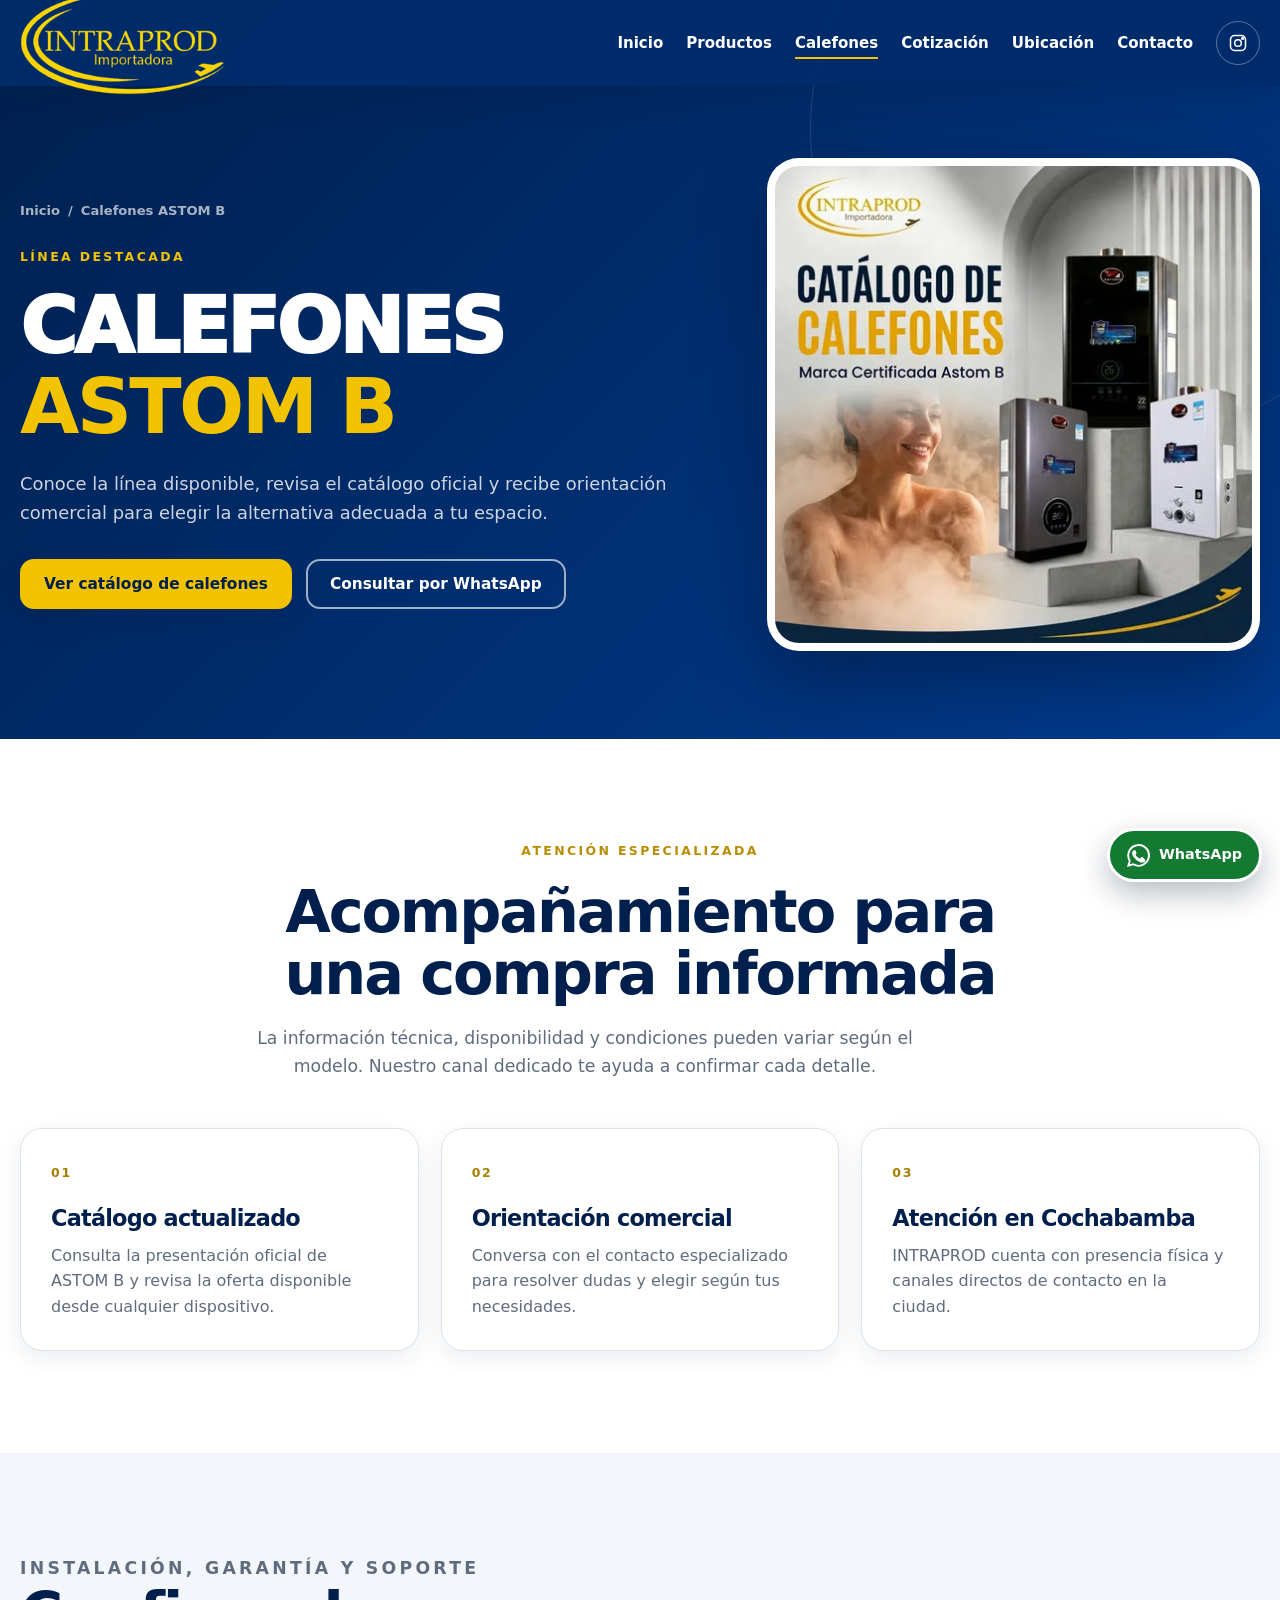
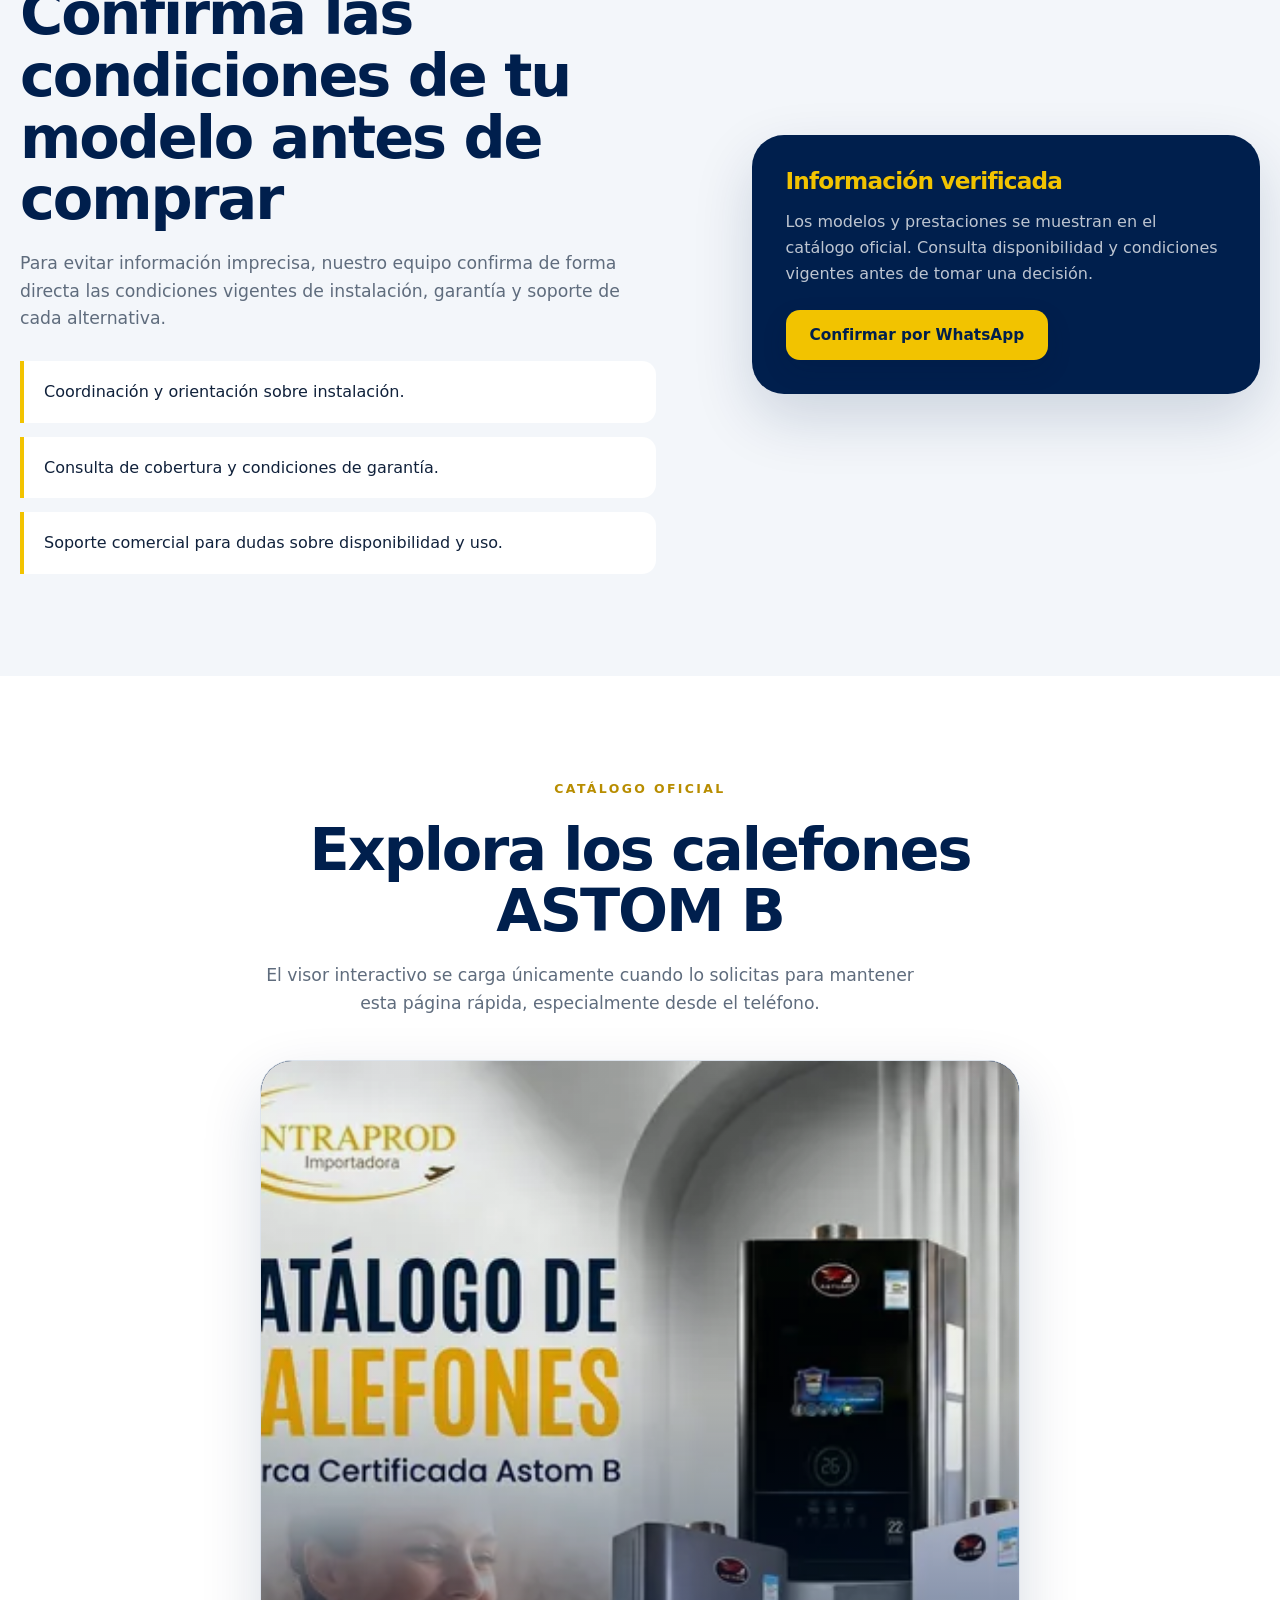
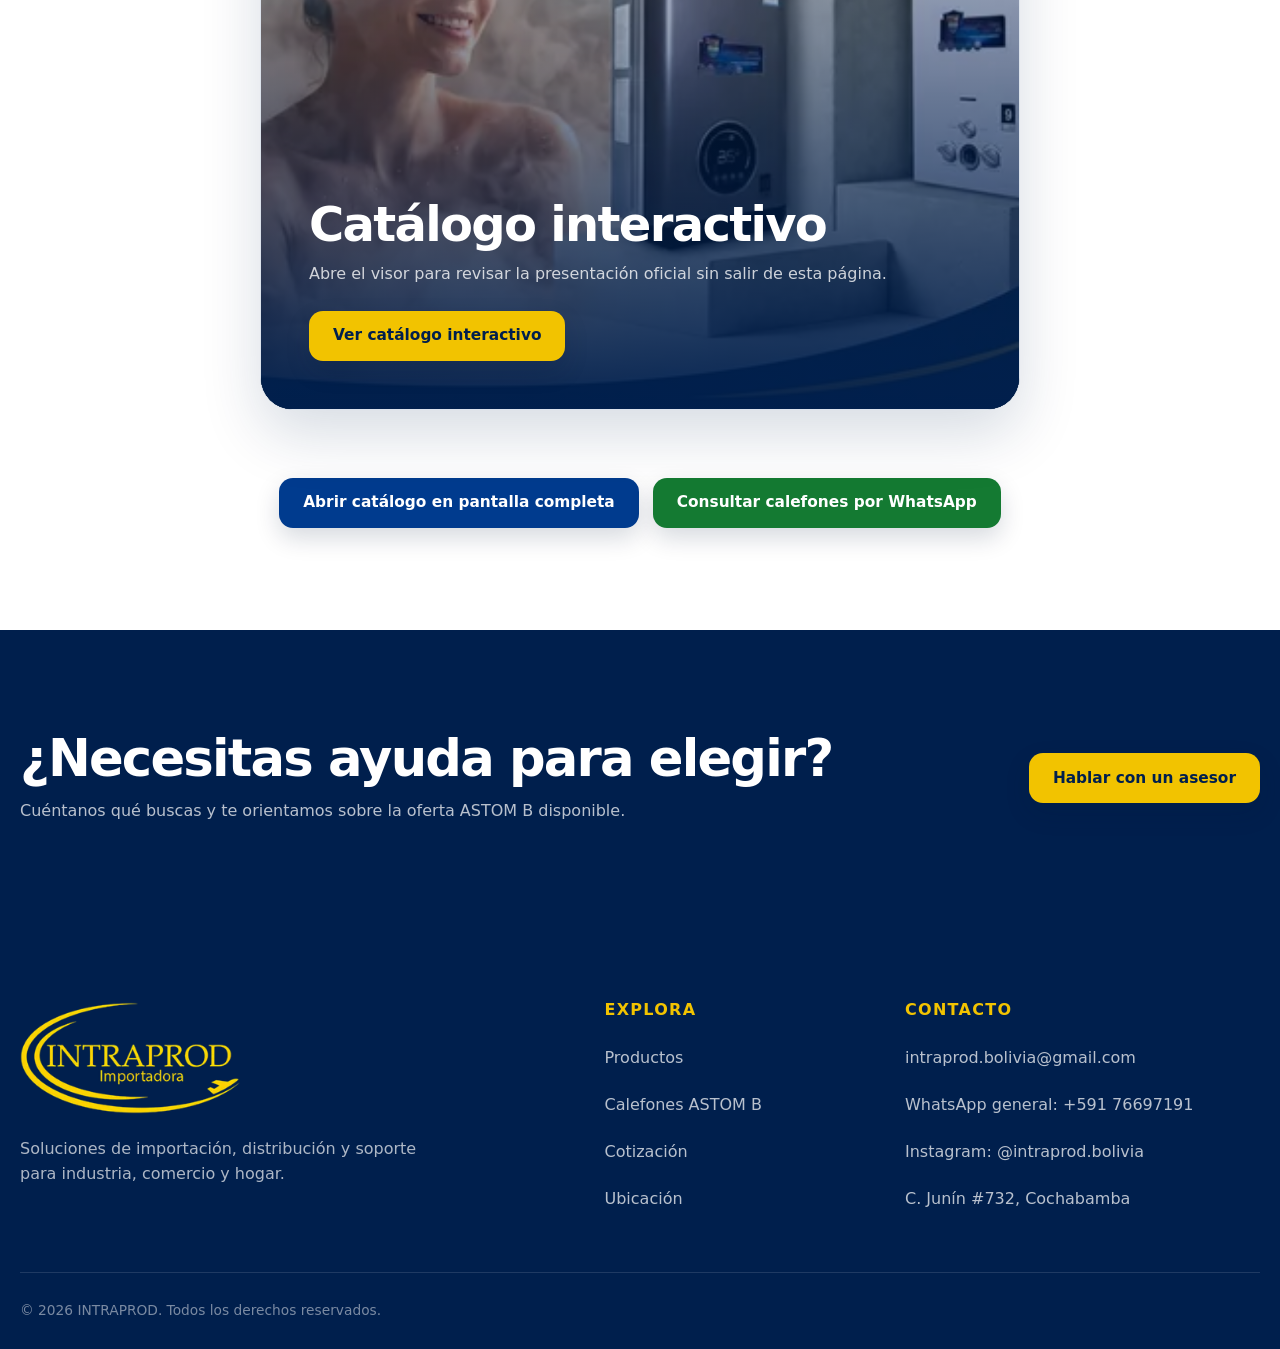
==== calefones/index.html @ 3954771a "Evolve INTRAPROD into responsive corporate site" ====
<!doctype html>
<html lang="es">
<head>
  <meta charset="utf-8">
  <meta name="viewport" content="width=device-width, initial-scale=1">
  <meta name="theme-color" content="#003B8E">
  <meta name="robots" content="index, follow">
  <title>Calefones ASTOM B en Cochabamba y Bolivia | INTRAPROD</title>
  <meta name="description" content="Conoce la línea de calefones ASTOM B disponible mediante INTRAPROD. Consulta catálogo, instalación, garantía y soporte comercial en Cochabamba, Bolivia.">
  <link rel="canonical" href="https://intraprod-web.vercel.app/calefones/">

  <meta property="og:locale" content="es_BO">
  <meta property="og:type" content="website">
  <meta property="og:site_name" content="INTRAPROD">
  <meta property="og:title" content="Calefones ASTOM B en Bolivia | INTRAPROD">
  <meta property="og:description" content="Catálogo oficial y atención comercial especializada para calefones ASTOM B.">
  <meta property="og:url" content="https://intraprod-web.vercel.app/calefones/">
  <meta property="og:image" content="https://intraprod-web.vercel.app/assets/images/social-preview.jpg">
  <meta property="og:image:width" content="1200">
  <meta property="og:image:height" content="630">
  <meta property="og:image:alt" content="INTRAPROD, distribución y soporte de calefones ASTOM B en Bolivia">
  <meta name="twitter:card" content="summary_large_image">
  <meta name="twitter:title" content="Calefones ASTOM B en Bolivia | INTRAPROD">
  <meta name="twitter:description" content="Consulta catálogo, instalación, garantía y soporte comercial.">
  <meta name="twitter:image" content="https://intraprod-web.vercel.app/assets/images/social-preview.jpg">

  <link rel="icon" href="../favicon.ico" sizes="any">
  <link rel="icon" type="image/png" sizes="32x32" href="../assets/icons/favicon-32.png">
  <link rel="icon" type="image/png" sizes="192x192" href="../assets/icons/icon-192.png">
  <link rel="apple-touch-icon" sizes="180x180" href="../assets/icons/apple-touch-icon.png">
  <link rel="preload" as="image" href="../assets/images/calefones-astom-b.webp" type="image/webp" fetchpriority="high">
  <link rel="stylesheet" href="../css/style.css">
  <script>document.documentElement.classList.add('js');</script>
  <script src="../js/app.js" defer></script>

  <script type="application/ld+json">
  {
    "@context": "https://schema.org",
    "@graph": [
      {
        "@type": "WebPage",
        "@id": "https://intraprod-web.vercel.app/calefones/#webpage",
        "url": "https://intraprod-web.vercel.app/calefones/",
        "name": "Calefones ASTOM B en Cochabamba y Bolivia",
        "description": "Catálogo y atención comercial de calefones ASTOM B mediante INTRAPROD.",
        "inLanguage": "es-BO",
        "isPartOf": { "@id": "https://intraprod-web.vercel.app/#organization" }
      },
      {
        "@type": "BreadcrumbList",
        "itemListElement": [
          { "@type": "ListItem", "position": 1, "name": "Inicio", "item": "https://intraprod-web.vercel.app/" },
          { "@type": "ListItem", "position": 2, "name": "Calefones ASTOM B", "item": "https://intraprod-web.vercel.app/calefones/" }
        ]
      }
    ]
  }
  </script>
</head>
<body class="page-calefones">
  <a class="skip-link" href="#contenido">Saltar al contenido principal</a>

  <header class="site-header site-header--solid" data-header>
    <div class="container nav-shell">
      <a class="brand" href="../" aria-label="INTRAPROD, volver al inicio">
          <picture><source srcset="../assets/logos/intraprod-logo-280.webp 280w, ../assets/logos/intraprod-logo-cropped.webp 419w" sizes="(max-width: 920px) 142px, 158px" type="image/webp"><img src="../assets/logos/intraprod-logo-cropped.png" width="419" height="212" alt="INTRAPROD Importadora"></picture>
      </a>
      <button class="nav-toggle" type="button" aria-label="Abrir menú" aria-controls="primary-navigation" aria-expanded="false" data-menu-toggle><span aria-hidden="true"></span><span aria-hidden="true"></span><span aria-hidden="true"></span></button>
      <nav class="primary-nav" id="primary-navigation" aria-label="Navegación principal" aria-hidden="true" data-menu>
        <a href="../#inicio">Inicio</a>
        <a href="../#productos">Productos</a>
        <a href="./" aria-current="page">Calefones</a>
        <a href="../#cotizacion">Cotización</a>
        <a href="../#ubicacion">Ubicación</a>
        <a href="#contacto">Contacto</a>
        <a class="nav-social" href="https://www.instagram.com/intraprod.bolivia" target="_blank" rel="noopener noreferrer" aria-label="Abrir Instagram de INTRAPROD"><svg aria-hidden="true" viewBox="0 0 24 24"><rect x="3" y="3" width="18" height="18" rx="5"></rect><circle cx="12" cy="12" r="4"></circle><circle cx="17.5" cy="6.5" r="1"></circle></svg><span>Instagram</span></a>
      </nav>
    </div>
    <button class="nav-backdrop" type="button" tabindex="-1" aria-label="Cerrar menú" data-menu-close></button>
  </header>

  <main id="contenido">
    <section class="inner-hero" aria-labelledby="calefones-title">
      <div class="container inner-hero__grid">
        <div class="inner-hero__copy">
          <nav class="breadcrumbs" aria-label="Migas de pan"><a href="../">Inicio</a><span aria-hidden="true">/</span><span>Calefones ASTOM B</span></nav>
          <p class="eyebrow eyebrow--light">Línea destacada</p>
          <h1 id="calefones-title">Calefones <strong>ASTOM B</strong></h1>
          <p>Conoce la línea disponible, revisa el catálogo oficial y recibe orientación comercial para elegir la alternativa adecuada a tu espacio.</p>
          <div class="button-row"><a class="button button--accent" href="#catalogo">Ver catálogo de calefones</a><a class="button button--outline-light" href="https://wa.me/59169900093?text=Hola%2C%20quisiera%20informaci%C3%B3n%20sobre%20los%20calefones%20ASTOM%20B." target="_blank" rel="noopener noreferrer">Consultar por WhatsApp</a></div>
        </div>
        <div class="inner-hero__media"><picture><source srcset="../assets/images/calefones-astom-b-480.webp 480w, ../assets/images/calefones-astom-b.webp 800w" sizes="(max-width: 920px) calc(100vw - 40px), 520px" type="image/webp"><img src="../assets/images/calefones-astom-b.jpg" width="800" height="800" alt="Catálogo de calefones ASTOM B distribuidos por INTRAPROD" fetchpriority="high"></picture></div>
      </div>
    </section>

    <section class="section" aria-labelledby="benefits-title">
      <div class="container">
        <div class="section-heading section-heading--center" data-reveal><p class="eyebrow">Atención especializada</p><h2 id="benefits-title">Acompañamiento para una compra informada</h2><p>La información técnica, disponibilidad y condiciones pueden variar según el modelo. Nuestro canal dedicado te ayuda a confirmar cada detalle.</p></div>
        <div class="benefit-grid">
          <article class="benefit-card" data-reveal><span class="benefit-card__number">01</span><h3>Catálogo actualizado</h3><p>Consulta la presentación oficial de ASTOM B y revisa la oferta disponible desde cualquier dispositivo.</p></article>
          <article class="benefit-card" data-reveal><span class="benefit-card__number">02</span><h3>Orientación comercial</h3><p>Conversa con el contacto especializado para resolver dudas y elegir según tus necesidades.</p></article>
          <article class="benefit-card" data-reveal><span class="benefit-card__number">03</span><h3>Atención en Cochabamba</h3><p>INTRAPROD cuenta con presencia física y canales directos de contacto en la ciudad.</p></article>
        </div>
      </div>
    </section>

    <section class="section support-section" aria-labelledby="support-title">
      <div class="container support-grid">
        <div class="support-copy" data-reveal>
          <p class="eyebrow">Instalación, garantía y soporte</p>
          <h2 id="support-title">Confirma las condiciones de tu modelo antes de comprar</h2>
          <p>Para evitar información imprecisa, nuestro equipo confirma de forma directa las condiciones vigentes de instalación, garantía y soporte de cada alternativa.</p>
          <ul class="support-list"><li>Coordinación y orientación sobre instalación.</li><li>Consulta de cobertura y condiciones de garantía.</li><li>Soporte comercial para dudas sobre disponibilidad y uso.</li></ul>
        </div>
        <aside class="support-note" data-reveal aria-label="Nota sobre especificaciones"><h3>Información verificada</h3><p>Los modelos y prestaciones se muestran en el catálogo oficial. Consulta disponibilidad y condiciones vigentes antes de tomar una decisión.</p><a class="button button--accent" href="https://wa.me/59169900093?text=Hola%2C%20quisiera%20confirmar%20disponibilidad%2C%20instalaci%C3%B3n%20y%20garant%C3%ADa%20de%20un%20calef%C3%B3n%20ASTOM%20B." target="_blank" rel="noopener noreferrer">Confirmar por WhatsApp</a></aside>
      </div>
    </section>

    <section class="section" id="catalogo" aria-labelledby="catalog-title">
      <div class="container">
        <div class="catalog-heading" data-reveal><p class="eyebrow">Catálogo oficial</p><h2 id="catalog-title">Explora los calefones ASTOM B</h2><p>El visor interactivo se carga únicamente cuando lo solicitas para mantener esta página rápida, especialmente desde el teléfono.</p></div>

        <div class="catalog-shell" data-catalog data-catalog-src="https://www.canva.com/design/DAHPkLTR7n4/JVVmuZrPTb2Z_YV43AvhUg/view?embed" data-reveal>
          <div class="catalog-cover">
            <picture><source srcset="../assets/images/calefones-astom-b-480.webp 480w, ../assets/images/calefones-astom-b.webp 800w" sizes="(max-width: 920px) calc(100vw - 40px), 520px" type="image/webp"><img src="../assets/images/calefones-astom-b.jpg" width="800" height="800" loading="lazy" alt="Portada del catálogo de calefones ASTOM B"></picture>
            <div class="catalog-cover__content"><h3>Catálogo interactivo</h3><p>Abre el visor para revisar la presentación oficial sin salir de esta página.</p><button class="button button--accent" type="button" data-catalog-load>Ver catálogo interactivo</button></div>
          </div>
          <div class="catalog-loading" aria-hidden="true"><div class="catalog-loading__inner"><span class="spinner" aria-hidden="true"></span><strong>Cargando catálogo…</strong></div></div>
          <div class="catalog-viewer" data-catalog-viewer hidden></div>
        </div>

        <p class="catalog-status" role="status" aria-live="polite" data-catalog-status></p>
        <div class="catalog-actions">
          <a class="button button--primary" href="https://www.canva.com/design/DAHPkLTR7n4/JVVmuZrPTb2Z_YV43AvhUg/view" target="_blank" rel="noopener noreferrer">Abrir catálogo en pantalla completa</a>
          <a class="button button--whatsapp" href="https://wa.me/59169900093?text=Hola%2C%20quisiera%20informaci%C3%B3n%20sobre%20los%20calefones%20ASTOM%20B." target="_blank" rel="noopener noreferrer">Consultar calefones por WhatsApp</a>
        </div>
      </div>
    </section>

    <section class="section cta-band" aria-labelledby="cta-title">
      <div class="container cta-band__inner" data-reveal><div><h2 id="cta-title">¿Necesitas ayuda para elegir?</h2><p>Cuéntanos qué buscas y te orientamos sobre la oferta ASTOM B disponible.</p></div><a class="button button--accent" href="https://wa.me/59169900093?text=Hola%2C%20necesito%20ayuda%20para%20elegir%20un%20calef%C3%B3n%20ASTOM%20B." target="_blank" rel="noopener noreferrer">Hablar con un asesor</a></div>
    </section>
  </main>

  <footer class="site-footer" id="contacto">
    <div class="container footer-grid">
        <div class="footer-brand"><picture><source srcset="../assets/logos/intraprod-logo-280.webp 280w, ../assets/logos/intraprod-logo-cropped.webp 419w" sizes="220px" type="image/webp"><img src="../assets/logos/intraprod-logo-cropped.png" width="419" height="212" loading="lazy" alt="INTRAPROD Importadora"></picture><p>Soluciones de importación, distribución y soporte para industria, comercio y hogar.</p></div>
      <div><h2>Explora</h2><nav class="footer-links" aria-label="Navegación del pie de página"><a href="../#productos">Productos</a><a href="./">Calefones ASTOM B</a><a href="../#cotizacion">Cotización</a><a href="../#ubicacion">Ubicación</a></nav></div>
      <div><h2>Contacto</h2><address class="footer-links"><a href="mailto:intraprod.bolivia@gmail.com">intraprod.bolivia@gmail.com</a><a href="https://wa.me/59176697191?text=Hola%2C%20quisiera%20informaci%C3%B3n%20sobre%20los%20productos%20de%20INTRAPROD." target="_blank" rel="noopener noreferrer">WhatsApp general: +591 76697191</a><a href="https://www.instagram.com/intraprod.bolivia" target="_blank" rel="noopener noreferrer">Instagram: @intraprod.bolivia</a><a href="https://google.com/maps/place/Importadora+INTRAPROD/data=!4m2!3m1!1s0x0:0x6836c2269728862a?sa=X&amp;ved=1t:2428&amp;ictx=111" target="_blank" rel="noopener noreferrer">C. Junín #732, Cochabamba</a></address></div>
    </div>
    <div class="container footer-bottom"><p>© 2026 INTRAPROD. Todos los derechos reservados.</p></div>
  </footer>

  <a class="floating-whatsapp" href="https://wa.me/59169900093?text=Hola%2C%20quisiera%20informaci%C3%B3n%20sobre%20los%20calefones%20ASTOM%20B." target="_blank" rel="noopener noreferrer" aria-label="Consultar calefones ASTOM B por WhatsApp"><svg aria-hidden="true" viewBox="0 0 24 24"><path d="M20.5 3.5A11.8 11.8 0 0 0 12.1 0 11.9 11.9 0 0 0 1.8 17.8L0 24l6.4-1.7A12 12 0 0 0 24 11.9c0-3.2-1.2-6.2-3.5-8.4ZM12.1 21.8a9.8 9.8 0 0 1-5-1.4l-.4-.2-3.8 1 1-3.7-.2-.4A9.8 9.8 0 1 1 12 21.8Zm5.4-7.3c-.3-.1-1.8-.9-2-.9-.3-.1-.5-.1-.7.2l-1 1.2c-.2.2-.4.2-.7.1a8 8 0 0 1-2.4-1.5A9 9 0 0 1 9 11.5c-.2-.3 0-.5.1-.6l.5-.6.3-.6c.1-.2 0-.4 0-.6L9 7c-.2-.6-.6-.5-.8-.5h-.7c-.2 0-.6.1-.9.4-.3.4-1.2 1.2-1.2 2.9s1.2 3.3 1.4 3.5c.2.2 2.4 3.7 5.9 5.2.8.4 1.5.6 2 .7.8.3 1.6.2 2.2.1.7-.1 1.8-.7 2-1.4.3-.7.3-1.3.2-1.4-.1-.2-.3-.3-.6-.4Z"></path></svg><span>WhatsApp</span></a>
</body>
</html>
---- css/style.css ----
:root {
  --blue: #003b8e;
  --blue-950: #001f4d;
  --blue-900: #002c6b;
  --blue-800: #0049a8;
  --yellow: #f2c300;
  --yellow-hover: #ffd633;
  --green: #147a32;
  --ink: #10213b;
  --muted: #5f6c7d;
  --soft: #f3f6fa;
  --line: #dce3ec;
  --white: #fff;
  --shadow-sm: 0 8px 24px rgba(0, 35, 82, 0.08);
  --shadow-lg: 0 24px 60px rgba(0, 35, 82, 0.16);
  --radius-sm: 14px;
  --radius-md: 22px;
  --radius-lg: 32px;
  --header-height: 86px;
  --container: 1240px;
  color-scheme: light;
}

*,
*::before,
*::after {
  box-sizing: border-box;
}

html {
  scroll-behavior: smooth;
  scroll-padding-top: calc(var(--header-height) + 20px);
}

body {
  margin: 0;
  min-width: 320px;
  overflow-x: hidden;
  color: var(--ink);
  background: var(--white);
  font-family: Inter, ui-sans-serif, system-ui, -apple-system, BlinkMacSystemFont, "Segoe UI", sans-serif;
  font-size: 16px;
  line-height: 1.6;
  -webkit-font-smoothing: antialiased;
}

body.menu-open {
  overflow: hidden;
}

img,
svg {
  display: block;
}

img {
  max-width: 100%;
  height: auto;
}

a {
  color: inherit;
  text-decoration: none;
}

button,
a {
  -webkit-tap-highlight-color: transparent;
}

button,
input,
textarea,
select {
  font: inherit;
}

button {
  color: inherit;
}

h1,
h2,
h3,
p {
  margin-top: 0;
}

h1,
h2,
h3 {
  letter-spacing: -0.035em;
  line-height: 1.05;
}

:focus-visible {
  outline: 3px solid var(--yellow);
  outline-offset: 4px;
}

.container {
  width: min(calc(100% - 40px), var(--container));
  margin-inline: auto;
}

.skip-link {
  position: fixed;
  top: 12px;
  left: 12px;
  z-index: 1000;
  padding: 12px 18px;
  color: var(--blue-950);
  background: var(--yellow);
  border-radius: 10px;
  font-weight: 800;
  transform: translateY(-160%);
  transition: transform 180ms ease;
}

.skip-link:focus {
  transform: translateY(0);
}

.site-header {
  position: fixed;
  inset: 0 0 auto;
  z-index: 100;
  height: var(--header-height);
  color: var(--white);
  transition: background-color 220ms ease, box-shadow 220ms ease;
}

.site-header--solid,
.site-header.is-scrolled {
  background: rgba(0, 44, 107, 0.97);
  box-shadow: 0 10px 32px rgba(0, 24, 61, 0.2);
}

@supports (backdrop-filter: blur(10px)) {
  .site-header.is-scrolled {
    background: rgba(0, 44, 107, 0.91);
    backdrop-filter: blur(10px);
  }
}

.nav-shell {
  position: relative;
  z-index: 2;
  display: flex;
  height: 100%;
  align-items: center;
  justify-content: space-between;
  gap: 28px;
}

.brand {
  display: inline-flex;
  flex: 0 0 auto;
  align-items: center;
  min-height: 48px;
}

.brand img {
  width: 205px;
  height: auto;
}

.primary-nav {
  display: flex;
  align-items: center;
  justify-content: flex-end;
  gap: clamp(15px, 1.8vw, 28px);
  font-size: 0.94rem;
  font-weight: 700;
}

.primary-nav > a {
  position: relative;
  display: inline-flex;
  min-height: 44px;
  align-items: center;
}

.primary-nav > a:not(.nav-social)::after {
  position: absolute;
  right: 0;
  bottom: 6px;
  left: 0;
  height: 2px;
  background: var(--yellow);
  content: "";
  transform: scaleX(0);
  transform-origin: right;
  transition: transform 180ms ease;
}

.primary-nav > a:hover::after,
.primary-nav > a:focus-visible::after,
.primary-nav > a[aria-current="page"]::after {
  transform: scaleX(1);
  transform-origin: left;
}

.nav-social {
  width: 44px;
  height: 44px;
  justify-content: center;
  border: 1px solid rgba(255, 255, 255, 0.35);
  border-radius: 50%;
  transition: color 180ms ease, background-color 180ms ease, border-color 180ms ease, transform 180ms ease;
}

.nav-social:hover {
  color: var(--blue-950);
  background: var(--yellow);
  border-color: var(--yellow);
  transform: translateY(-2px);
}

.nav-social svg {
  width: 20px;
  fill: none;
  stroke: currentColor;
  stroke-width: 1.8;
}

.nav-social span {
  position: absolute;
  width: 1px;
  height: 1px;
  overflow: hidden;
  clip-path: inset(50%);
}

.nav-toggle,
.nav-backdrop {
  display: none;
}

.hero {
  position: relative;
  display: grid;
  min-height: max(720px, 100svh);
  isolation: isolate;
  color: var(--white);
  background-color: var(--blue-950);
  background-image:
    linear-gradient(90deg, rgba(0, 22, 57, 0.97) 0%, rgba(0, 42, 95, 0.9) 39%, rgba(0, 30, 75, 0.22) 78%),
    url("../assets/images/hero-intraprod.png");
  background-image:
    linear-gradient(90deg, rgba(0, 22, 57, 0.97) 0%, rgba(0, 42, 95, 0.9) 39%, rgba(0, 30, 75, 0.22) 78%),
    image-set(url("../assets/images/hero-intraprod.webp") type("image/webp"), url("../assets/images/hero-intraprod.png") type("image/png"));
  background-position: center;
  background-size: cover;
}

.hero::after {
  position: absolute;
  inset: auto 0 0;
  z-index: -1;
  height: 18%;
  background: linear-gradient(0deg, rgba(0, 24, 59, 0.44), transparent);
  content: "";
}

.hero-layout {
  display: flex;
  align-items: center;
  padding-block: calc(var(--header-height) + 72px) 88px;
}

.hero-copy {
  width: min(770px, 64%);
}

.eyebrow {
  margin-bottom: 20px;
  color: #b88d00;
  font-size: 0.78rem;
  font-weight: 900;
  letter-spacing: 0.19em;
  text-transform: uppercase;
}

.eyebrow--light {
  display: inline-flex;
  align-items: center;
  gap: 10px;
  color: var(--yellow);
}

.eyebrow--light > span {
  width: 8px;
  height: 8px;
  background: var(--yellow);
  border-radius: 50%;
}

.hero .eyebrow {
  padding: 8px 16px;
  border: 1px solid rgba(255, 255, 255, 0.2);
  border-radius: 999px;
  background: rgba(255, 255, 255, 0.08);
}

.hero h1 {
  max-width: 820px;
  margin-bottom: 26px;
  font-size: clamp(3.2rem, 7vw, 7.4rem);
  font-weight: 950;
  line-height: 0.92;
  text-transform: uppercase;
  text-shadow: 0 10px 30px rgba(0, 22, 57, 0.3);
}

.hero h1 strong {
  color: var(--yellow);
  font-weight: inherit;
}

.hero-lead {
  max-width: 690px;
  margin-bottom: 34px;
  color: rgba(255, 255, 255, 0.84);
  font-size: clamp(1.05rem, 1.6vw, 1.28rem);
  line-height: 1.65;
}

.button-row {
  display: flex;
  flex-wrap: wrap;
  gap: 14px;
}

.button {
  display: inline-flex;
  min-height: 50px;
  align-items: center;
  justify-content: center;
  gap: 10px;
  padding: 13px 22px;
  border: 2px solid transparent;
  border-radius: var(--radius-sm);
  font-size: 0.96rem;
  font-weight: 850;
  line-height: 1.2;
  text-align: center;
  box-shadow: 0 10px 24px rgba(0, 23, 58, 0.16);
  transition: transform 180ms ease, box-shadow 180ms ease, color 180ms ease, background-color 180ms ease, border-color 180ms ease;
}

.button:hover {
  transform: translateY(-2px);
  box-shadow: 0 16px 30px rgba(0, 23, 58, 0.2);
}

.button--primary {
  color: var(--white);
  background: var(--blue);
}

.button--primary:hover {
  background: var(--blue-950);
}

.button--accent {
  color: var(--blue-950);
  background: var(--yellow);
}

.button--accent:hover {
  background: var(--yellow-hover);
}

.button--whatsapp {
  color: var(--white);
  background: var(--green);
}

.button--whatsapp:hover {
  background: #0f6528;
}

.button--whatsapp svg {
  width: 21px;
  fill: currentColor;
}

.button--outline-light {
  color: var(--white);
  background: transparent;
  border-color: rgba(255, 255, 255, 0.62);
  box-shadow: none;
}

.button--outline-light:hover {
  color: var(--blue-950);
  background: var(--white);
  border-color: var(--white);
}

.hero-points {
  display: flex;
  flex-wrap: wrap;
  gap: 10px 28px;
  margin: 30px 0 0;
  padding: 0;
  color: rgba(255, 255, 255, 0.72);
  font-size: 0.86rem;
  font-weight: 700;
  list-style: none;
}

.hero-points li {
  position: relative;
}

.hero-points li:not(:last-child)::after {
  position: absolute;
  top: 50%;
  right: -16px;
  width: 4px;
  height: 4px;
  background: var(--yellow);
  border-radius: 50%;
  content: "";
}

.scroll-cue {
  position: absolute;
  bottom: 28px;
  left: 50%;
  display: grid;
  width: 28px;
  height: 44px;
  place-items: start center;
  padding-top: 8px;
  border: 2px solid rgba(255, 255, 255, 0.45);
  border-radius: 18px;
  transform: translateX(-50%);
}

.scroll-cue span {
  width: 4px;
  height: 8px;
  background: var(--yellow);
  border-radius: 4px;
  animation: scroll-indicator 1.7s ease-in-out infinite;
}

@keyframes scroll-indicator {
  0%, 100% { opacity: 0.35; transform: translateY(0); }
  50% { opacity: 1; transform: translateY(14px); }
}

.section {
  position: relative;
  padding-block: clamp(76px, 8vw, 112px);
}

.section--soft,
.quote-section {
  background: var(--soft);
}

.section-heading {
  max-width: 790px;
  margin-bottom: 48px;
}

.section-heading--center {
  margin-inline: auto;
  text-align: center;
}

.section-heading h2,
.location-copy h2,
.quote-panel h2,
.catalog-heading h2,
.support-copy h2,
.astom-feature h2 {
  margin-bottom: 20px;
  color: var(--blue-950);
  font-size: clamp(2.2rem, 4.6vw, 4rem);
  font-weight: 900;
}

.section-heading > p:last-child,
.location-copy > p,
.quote-panel > div > p:last-child,
.catalog-heading > p:last-child,
.support-copy > p {
  max-width: 680px;
  margin-bottom: 0;
  color: var(--muted);
  font-size: 1.08rem;
}

.product-grid {
  display: grid;
  grid-template-columns: repeat(4, minmax(0, 1fr));
  gap: 22px;
}

.product-card {
  display: flex;
  min-width: 0;
  flex-direction: column;
  overflow: hidden;
  background: var(--white);
  border: 1px solid var(--line);
  border-radius: var(--radius-md);
  box-shadow: var(--shadow-sm);
  transition: transform 220ms ease, box-shadow 220ms ease, border-color 220ms ease;
}

.product-card:hover {
  border-color: #c7d3e1;
  box-shadow: var(--shadow-lg);
  transform: translateY(-6px);
}

.product-card--featured {
  border-color: rgba(242, 195, 0, 0.7);
}

.product-card__media {
  position: relative;
  overflow: hidden;
  aspect-ratio: 1;
  background: #eef2f7;
}

.product-card__media picture,
.product-card__media img {
  width: 100%;
  height: 100%;
}

.product-card__media img {
  object-fit: contain;
  transition: transform 400ms ease;
}

.product-card__media--cover img {
  object-fit: cover;
}

.product-card:hover .product-card__media img {
  transform: scale(1.035);
}

.card-badge {
  position: absolute;
  top: 14px;
  left: 14px;
  padding: 7px 10px;
  color: var(--blue-950);
  background: var(--yellow);
  border-radius: 999px;
  font-size: 0.7rem;
  font-weight: 900;
  letter-spacing: 0.05em;
  text-transform: uppercase;
}

.product-card__body {
  display: flex;
  flex: 1;
  flex-direction: column;
  align-items: flex-start;
  padding: 24px;
}

.product-card h3 {
  margin-bottom: 12px;
  color: var(--blue-950);
  font-size: 1.42rem;
  font-weight: 900;
}

.product-card p {
  flex: 1;
  margin-bottom: 20px;
  color: var(--muted);
  font-size: 0.96rem;
}

.text-link {
  display: inline-flex;
  min-height: 44px;
  align-items: center;
  gap: 7px;
  color: var(--blue);
  font-weight: 850;
}

.text-link span {
  transition: transform 180ms ease;
}

.text-link:hover span {
  transform: translateX(4px);
}

.text-link--muted {
  color: var(--muted);
  font-size: 0.9rem;
}

.card-actions {
  display: flex;
  width: 100%;
  flex-wrap: wrap;
  align-items: center;
  justify-content: space-between;
  gap: 8px 14px;
}

.astom-feature {
  overflow: hidden;
  color: var(--white);
  background: linear-gradient(135deg, var(--blue-950), var(--blue));
}

.astom-feature::after {
  position: absolute;
  right: -180px;
  bottom: -300px;
  width: 650px;
  height: 650px;
  border: 1px solid rgba(255, 255, 255, 0.12);
  border-radius: 50%;
  content: "";
}

.astom-feature__grid {
  position: relative;
  z-index: 1;
  display: grid;
  grid-template-columns: minmax(320px, 0.85fr) minmax(0, 1.15fr);
  align-items: center;
  gap: clamp(44px, 7vw, 90px);
}

.astom-feature__media {
  overflow: hidden;
  background: var(--white);
  border: 8px solid rgba(255, 255, 255, 0.13);
  border-radius: var(--radius-lg);
  box-shadow: 0 30px 65px rgba(0, 15, 40, 0.36);
}

.astom-feature__media img {
  width: 100%;
}

.astom-feature h2 {
  color: var(--white);
}

.astom-feature__copy > p:not(.eyebrow) {
  max-width: 650px;
  color: rgba(255, 255, 255, 0.78);
  font-size: 1.07rem;
}

.check-list {
  display: grid;
  gap: 18px;
  margin: 28px 0 34px;
  padding: 0;
  list-style: none;
}

.check-list li {
  display: grid;
  grid-template-columns: 30px minmax(0, 1fr);
  align-items: start;
  gap: 12px;
}

.check-list li > span {
  display: grid;
  width: 26px;
  height: 26px;
  place-items: center;
  color: var(--blue-950);
  background: var(--yellow);
  border-radius: 50%;
  font-size: 0.82rem;
  font-weight: 900;
}

.check-list strong,
.check-list small {
  display: block;
}

.check-list strong {
  font-size: 1rem;
}

.check-list small {
  margin-top: 2px;
  color: rgba(255, 255, 255, 0.7);
  font-size: 0.9rem;
}

.trust-grid {
  display: grid;
  grid-template-columns: repeat(4, minmax(0, 1fr));
  gap: 20px;
}

.trust-card {
  padding: 28px;
  border: 1px solid var(--line);
  border-radius: var(--radius-md);
  background: var(--white);
}

.trust-card svg {
  width: 48px;
  margin-bottom: 24px;
  fill: none;
  stroke: var(--blue);
  stroke-linecap: round;
  stroke-linejoin: round;
  stroke-width: 2;
}

.trust-card h3 {
  margin-bottom: 12px;
  color: var(--blue-950);
  font-size: 1.24rem;
  font-weight: 900;
}

.trust-card p {
  margin-bottom: 0;
  color: var(--muted);
  font-size: 0.94rem;
}

.anchor-alias {
  position: absolute;
  top: 0;
}

.quote-panel {
  display: grid;
  grid-template-columns: minmax(0, 1fr) auto;
  align-items: center;
  gap: 48px;
  padding: clamp(30px, 5vw, 62px);
  background: var(--white);
  border: 1px solid var(--line);
  border-left: 8px solid var(--yellow);
  border-radius: var(--radius-lg);
  box-shadow: var(--shadow-sm);
}

.quote-panel h2 {
  margin-bottom: 14px;
  font-size: clamp(2rem, 4vw, 3.5rem);
}

.location-grid {
  display: grid;
  grid-template-columns: minmax(280px, 0.72fr) minmax(0, 1.28fr);
  align-items: center;
  gap: clamp(40px, 7vw, 90px);
}

.location-copy > p {
  margin-bottom: 30px;
}

.map-frame {
  overflow: hidden;
  min-height: 440px;
  border: 1px solid var(--line);
  border-radius: var(--radius-lg);
  box-shadow: var(--shadow-lg);
}

.map-frame iframe {
  display: block;
  width: 100%;
  min-height: 440px;
  border: 0;
}

.site-footer {
  padding: 76px 0 calc(28px + env(safe-area-inset-bottom));
  color: var(--white);
  background: var(--blue-950);
}

.footer-grid {
  display: grid;
  grid-template-columns: minmax(280px, 1.5fr) minmax(160px, 0.7fr) minmax(260px, 1fr);
  gap: 52px;
}

.footer-brand img {
  width: 220px;
  margin-bottom: 22px;
}

.footer-brand p {
  max-width: 430px;
  margin-bottom: 0;
  color: rgba(255, 255, 255, 0.68);
}

.site-footer h2 {
  margin-bottom: 20px;
  color: var(--yellow);
  font-size: 1rem;
  font-weight: 900;
  letter-spacing: 0.08em;
  text-transform: uppercase;
}

.footer-links {
  display: flex;
  flex-direction: column;
  gap: 9px;
  margin: 0;
  font-style: normal;
}

.footer-links a {
  display: inline-flex;
  min-height: 38px;
  align-items: center;
  color: rgba(255, 255, 255, 0.72);
  transition: color 160ms ease;
}

.footer-links a:hover {
  color: var(--yellow);
}

.footer-bottom {
  margin-top: 54px;
  padding-top: 26px;
  border-top: 1px solid rgba(255, 255, 255, 0.12);
  color: rgba(255, 255, 255, 0.48);
  font-size: 0.86rem;
}

.footer-bottom p {
  margin-bottom: 0;
}

.floating-whatsapp {
  position: fixed;
  right: max(18px, env(safe-area-inset-right));
  bottom: max(18px, calc(env(safe-area-inset-bottom) + 12px));
  z-index: 90;
  display: inline-flex;
  min-height: 54px;
  align-items: center;
  gap: 9px;
  padding: 12px 17px;
  color: var(--white);
  background: var(--green);
  border: 3px solid var(--white);
  border-radius: 999px;
  font-size: 0.9rem;
  font-weight: 850;
  box-shadow: 0 12px 30px rgba(0, 20, 50, 0.28);
  transition: transform 180ms ease, background-color 180ms ease;
}

.floating-whatsapp:hover {
  background: #168d39;
  transform: translateY(-3px);
}

.floating-whatsapp svg {
  width: 23px;
  fill: currentColor;
}

.js [data-reveal] {
  opacity: 0;
  transform: translateY(20px);
  transition: opacity 560ms ease, transform 560ms ease;
}

.js [data-reveal].is-visible {
  opacity: 1;
  transform: translateY(0);
}

.js .hero-copy > * {
  opacity: 0;
  animation: hero-enter 620ms ease forwards;
}

.js .hero-copy > :nth-child(1) { animation-delay: 90ms; }
.js .hero-copy > :nth-child(2) { animation-delay: 180ms; }
.js .hero-copy > :nth-child(3) { animation-delay: 280ms; }
.js .hero-copy > :nth-child(4) { animation-delay: 380ms; }
.js .hero-copy > :nth-child(5) { animation-delay: 470ms; }

@keyframes hero-enter {
  from { opacity: 0; transform: translateY(16px); }
  to { opacity: 1; transform: translateY(0); }
}

/* Página ASTOM B */
.inner-hero {
  position: relative;
  overflow: hidden;
  padding: calc(var(--header-height) + 72px) 0 88px;
  color: var(--white);
  background: linear-gradient(135deg, var(--blue-950), var(--blue));
}

.inner-hero::after {
  position: absolute;
  top: -180px;
  right: -150px;
  width: 620px;
  height: 620px;
  border: 1px solid rgba(255, 255, 255, 0.13);
  border-radius: 50%;
  content: "";
}

.inner-hero__grid {
  position: relative;
  z-index: 1;
  display: grid;
  grid-template-columns: minmax(0, 1.05fr) minmax(320px, 0.8fr);
  align-items: center;
  gap: clamp(44px, 8vw, 100px);
}

.breadcrumbs {
  display: flex;
  flex-wrap: wrap;
  gap: 8px;
  margin-bottom: 22px;
  color: rgba(255, 255, 255, 0.66);
  font-size: 0.82rem;
  font-weight: 700;
}

.breadcrumbs a:hover {
  color: var(--yellow);
}

.inner-hero h1 {
  max-width: 760px;
  margin-bottom: 22px;
  font-size: clamp(3rem, 6vw, 5.8rem);
  font-weight: 950;
  text-transform: uppercase;
}

.inner-hero h1 strong {
  display: block;
  color: var(--yellow);
}

.inner-hero__copy > p:not(.eyebrow) {
  max-width: 650px;
  margin-bottom: 32px;
  color: rgba(255, 255, 255, 0.8);
  font-size: 1.12rem;
}

.inner-hero__media {
  overflow: hidden;
  background: var(--white);
  border: 8px solid rgba(255, 255, 255, 0.13);
  border-radius: var(--radius-lg);
  box-shadow: 0 32px 70px rgba(0, 16, 42, 0.4);
}

.inner-hero__media img {
  width: 100%;
}

.benefit-grid {
  display: grid;
  grid-template-columns: repeat(3, minmax(0, 1fr));
  gap: 22px;
}

.benefit-card {
  padding: 30px;
  background: var(--white);
  border: 1px solid var(--line);
  border-radius: var(--radius-md);
  box-shadow: var(--shadow-sm);
}

.benefit-card__number {
  display: inline-flex;
  margin-bottom: 24px;
  color: #a77f00;
  font-size: 0.78rem;
  font-weight: 900;
  letter-spacing: 0.14em;
}

.benefit-card h3 {
  margin-bottom: 12px;
  color: var(--blue-950);
  font-size: 1.4rem;
  font-weight: 900;
}

.benefit-card p {
  margin-bottom: 0;
  color: var(--muted);
}

.support-section {
  background: var(--soft);
}

.support-grid {
  display: grid;
  grid-template-columns: minmax(0, 1fr) minmax(330px, 0.8fr);
  align-items: center;
  gap: clamp(40px, 8vw, 96px);
}

.support-list {
  display: grid;
  gap: 14px;
  margin: 28px 0 0;
  padding: 0;
  list-style: none;
}

.support-list li {
  padding: 18px 20px;
  background: var(--white);
  border-left: 4px solid var(--yellow);
  border-radius: 0 var(--radius-sm) var(--radius-sm) 0;
  color: var(--ink);
}

.support-note {
  padding: 34px;
  color: var(--white);
  background: var(--blue-950);
  border-radius: var(--radius-lg);
  box-shadow: var(--shadow-lg);
}

.support-note h3 {
  margin-bottom: 16px;
  color: var(--yellow);
  font-size: 1.45rem;
  font-weight: 900;
}

.support-note p {
  margin-bottom: 24px;
  color: rgba(255, 255, 255, 0.74);
}

.catalog-heading {
  max-width: 780px;
  margin: 0 auto 42px;
  text-align: center;
}

.catalog-shell {
  position: relative;
  width: min(100%, 760px);
  margin-inline: auto;
  overflow: hidden;
  aspect-ratio: 4 / 5;
  background: var(--blue-950);
  border: 1px solid var(--line);
  border-radius: var(--radius-lg);
  box-shadow: var(--shadow-lg);
}

.catalog-cover,
.catalog-viewer,
.catalog-loading {
  position: absolute;
  inset: 0;
}

.catalog-cover {
  z-index: 2;
  display: grid;
  place-items: end stretch;
  background: var(--blue-950);
}

.catalog-cover::after {
  position: absolute;
  inset: 0;
  background: linear-gradient(0deg, rgba(0, 31, 77, 0.97), rgba(0, 31, 77, 0.06) 65%);
  content: "";
}

.catalog-cover picture,
.catalog-cover img {
  position: absolute;
  inset: 0;
  width: 100%;
  height: 100%;
}

.catalog-cover img {
  object-fit: cover;
}

.catalog-cover__content {
  position: relative;
  z-index: 1;
  padding: clamp(24px, 6vw, 48px);
  color: var(--white);
}

.catalog-cover__content h3 {
  margin-bottom: 12px;
  font-size: clamp(1.9rem, 4vw, 3rem);
  font-weight: 900;
}

.catalog-cover__content p {
  margin-bottom: 24px;
  color: rgba(255, 255, 255, 0.78);
}

.catalog-viewer {
  z-index: 1;
  background: var(--white);
}

.catalog-viewer[hidden] {
  display: none;
}

.catalog-viewer iframe {
  display: block;
  width: 100%;
  height: 100%;
  border: 0;
}

.catalog-loading {
  z-index: 3;
  display: none;
  place-items: center;
  color: var(--white);
  background: rgba(0, 31, 77, 0.78);
  text-align: center;
}

.catalog-loading__inner {
  display: grid;
  justify-items: center;
  gap: 16px;
}

.spinner {
  width: 42px;
  height: 42px;
  border: 4px solid rgba(255, 255, 255, 0.25);
  border-top-color: var(--yellow);
  border-radius: 50%;
  animation: spin 800ms linear infinite;
}

@keyframes spin {
  to { transform: rotate(360deg); }
}

.catalog-shell.is-loading .catalog-loading {
  display: grid;
}

.catalog-shell.is-loaded .catalog-cover,
.catalog-shell.is-loaded .catalog-loading {
  display: none;
}

.catalog-shell.is-loaded .catalog-viewer {
  z-index: 4;
}

.catalog-status {
  min-height: 28px;
  margin: 20px auto 0;
  color: var(--muted);
  text-align: center;
}

.catalog-actions {
  display: flex;
  flex-wrap: wrap;
  justify-content: center;
  gap: 14px;
  margin-top: 20px;
}

.cta-band {
  color: var(--white);
  background: var(--blue-950);
}

.cta-band__inner {
  display: grid;
  grid-template-columns: minmax(0, 1fr) auto;
  align-items: center;
  gap: 40px;
}

.cta-band h2 {
  margin-bottom: 12px;
  color: var(--white);
  font-size: clamp(2rem, 4vw, 3.5rem);
  font-weight: 900;
}

.cta-band p {
  max-width: 650px;
  margin-bottom: 0;
  color: rgba(255, 255, 255, 0.72);
}

@media (max-width: 1120px) {
  .primary-nav { gap: 13px; font-size: 0.86rem; }
  .brand img { width: 175px; }
  .product-grid,
  .trust-grid { grid-template-columns: repeat(2, minmax(0, 1fr)); }
}

@media (max-width: 920px) {
  :root { --header-height: 76px; }

  .site-header--overlay {
    background: rgba(0, 31, 77, 0.92);
  }

  .brand img { width: 158px; }

  .nav-toggle {
    position: relative;
    z-index: 4;
    display: grid;
    width: 48px;
    height: 48px;
    place-content: center;
    gap: 5px;
    padding: 0;
    border: 1px solid rgba(255, 255, 255, 0.38);
    border-radius: 12px;
    background: transparent;
    cursor: pointer;
  }

  .nav-toggle span {
    display: block;
    width: 22px;
    height: 2px;
    background: currentColor;
    border-radius: 2px;
    transition: transform 180ms ease, opacity 180ms ease;
  }

  .nav-toggle[aria-expanded="true"] span:nth-child(1) { transform: translateY(7px) rotate(45deg); }
  .nav-toggle[aria-expanded="true"] span:nth-child(2) { opacity: 0; }
  .nav-toggle[aria-expanded="true"] span:nth-child(3) { transform: translateY(-7px) rotate(-45deg); }

  .primary-nav {
    position: fixed;
    top: var(--header-height);
    right: 0;
    bottom: 0;
    z-index: 3;
    display: flex;
    width: min(88vw, 360px);
    align-items: stretch;
    justify-content: flex-start;
    flex-direction: column;
    gap: 2px;
    padding: 24px;
    color: var(--blue-950);
    background: var(--white);
    box-shadow: -20px 30px 50px rgba(0, 25, 65, 0.24);
    transform: translateX(105%);
    visibility: hidden;
    transition: transform 220ms ease, visibility 0s linear 220ms;
  }

  .primary-nav.is-open {
    transform: translateX(0);
    visibility: visible;
    transition: transform 220ms ease, visibility 0s;
  }

  .primary-nav > a {
    min-height: 50px;
    padding-inline: 10px;
    border-bottom: 1px solid var(--line);
    font-size: 1rem;
  }

  .primary-nav > a:not(.nav-social)::after { display: none; }

  .nav-social {
    width: 100%;
    height: 50px;
    justify-content: flex-start;
    border: 0;
    border-radius: 0;
  }

  .nav-social:hover {
    color: var(--blue);
    background: transparent;
    transform: none;
  }

  .nav-social span {
    position: static;
    width: auto;
    height: auto;
    overflow: visible;
    clip-path: none;
  }

  .nav-backdrop {
    position: fixed;
    inset: var(--header-height) 0 0;
    z-index: 1;
    display: block;
    border: 0;
    background: rgba(0, 20, 50, 0.56);
    opacity: 0;
    pointer-events: none;
    transition: opacity 220ms ease;
  }

  .nav-backdrop.is-open {
    opacity: 1;
    pointer-events: auto;
  }

  .hero {
    min-height: 760px;
    background-image:
      linear-gradient(90deg, rgba(0, 25, 64, 0.97) 0%, rgba(0, 42, 95, 0.84) 65%, rgba(0, 33, 80, 0.5) 100%),
      url("../assets/images/hero-intraprod.png");
    background-image:
      linear-gradient(90deg, rgba(0, 25, 64, 0.97) 0%, rgba(0, 42, 95, 0.84) 65%, rgba(0, 33, 80, 0.5) 100%),
      image-set(url("../assets/images/hero-intraprod.webp") type("image/webp"), url("../assets/images/hero-intraprod.png") type("image/png"));
    background-position: 57% center;
  }

  .hero-copy { width: min(100%, 720px); }
  .hero h1 { font-size: clamp(3rem, 10vw, 5.3rem); }

  .astom-feature__grid,
  .inner-hero__grid,
  .support-grid {
    grid-template-columns: 1fr;
  }

  .astom-feature__media,
  .inner-hero__media {
    width: min(100%, 610px);
    margin-inline: auto;
  }

  .inner-hero__copy { order: 1; }
  .inner-hero__media { order: 2; }

  .quote-panel,
  .location-grid,
  .cta-band__inner {
    grid-template-columns: 1fr;
  }

  .quote-panel .button,
  .cta-band .button {
    justify-self: start;
  }

  .footer-grid {
    grid-template-columns: 1fr 1fr;
  }

  .footer-brand { grid-column: 1 / -1; }
}

@media (max-width: 680px) {
  .container { width: min(calc(100% - 32px), var(--container)); }

  .hero {
    min-height: 740px;
    background-position: 61% center;
  }

  .hero-layout { padding-block: calc(var(--header-height) + 48px) 76px; }
  .hero h1 { font-size: clamp(2.65rem, 13vw, 4rem); }
  .hero-lead { font-size: 1rem; }

  .hero .eyebrow {
    max-width: 100%;
    padding-inline: 12px;
    font-size: 0.65rem;
    letter-spacing: 0.13em;
  }

  .button-row { flex-direction: column; }
  .button-row .button { width: 100%; }

  .hero-points { gap: 8px 22px; }
  .hero-points li:not(:last-child)::after { right: -13px; }
  .scroll-cue { display: none; }

  .section { padding-block: 72px; }
  .section-heading { margin-bottom: 34px; }
  .section-heading h2,
  .location-copy h2,
  .astom-feature h2,
  .support-copy h2,
  .catalog-heading h2 { font-size: clamp(2rem, 10vw, 2.8rem); }

  .product-grid,
  .trust-grid,
  .benefit-grid {
    grid-template-columns: 1fr;
  }

  .product-card__body { padding: 22px; }
  .product-card:hover { transform: none; }

  .astom-feature__grid { gap: 38px; }
  .astom-feature__media { border-radius: var(--radius-md); }

  .quote-panel {
    gap: 28px;
    padding: 28px 24px;
    border-left-width: 5px;
    border-radius: var(--radius-md);
  }

  .quote-panel .button,
  .cta-band .button { width: 100%; }

  .map-frame,
  .map-frame iframe { min-height: 360px; }

  .footer-grid { grid-template-columns: 1fr; gap: 38px; }
  .footer-brand { grid-column: auto; }

  .floating-whatsapp {
    width: 56px;
    height: 56px;
    justify-content: center;
    padding: 0;
  }

  .floating-whatsapp span {
    position: absolute;
    width: 1px;
    height: 1px;
    overflow: hidden;
    clip-path: inset(50%);
  }

  .inner-hero { padding-top: calc(var(--header-height) + 50px); }
  .inner-hero h1 { font-size: clamp(2.7rem, 13vw, 4.2rem); }
  .inner-hero__copy > p:not(.eyebrow) { font-size: 1rem; }

  .catalog-shell { border-radius: var(--radius-md); }
  .catalog-cover__content { padding: 24px; }
  .catalog-actions { flex-direction: column; }
  .catalog-actions .button { width: 100%; }
}

@media (prefers-reduced-motion: reduce) {
  html { scroll-behavior: auto; }

  *,
  *::before,
  *::after {
    scroll-behavior: auto !important;
    animation-duration: 0.01ms !important;
    animation-iteration-count: 1 !important;
    transition-duration: 0.01ms !important;
  }

  .js [data-reveal],
  .js .hero-copy > * {
    opacity: 1;
    transform: none;
  }
}
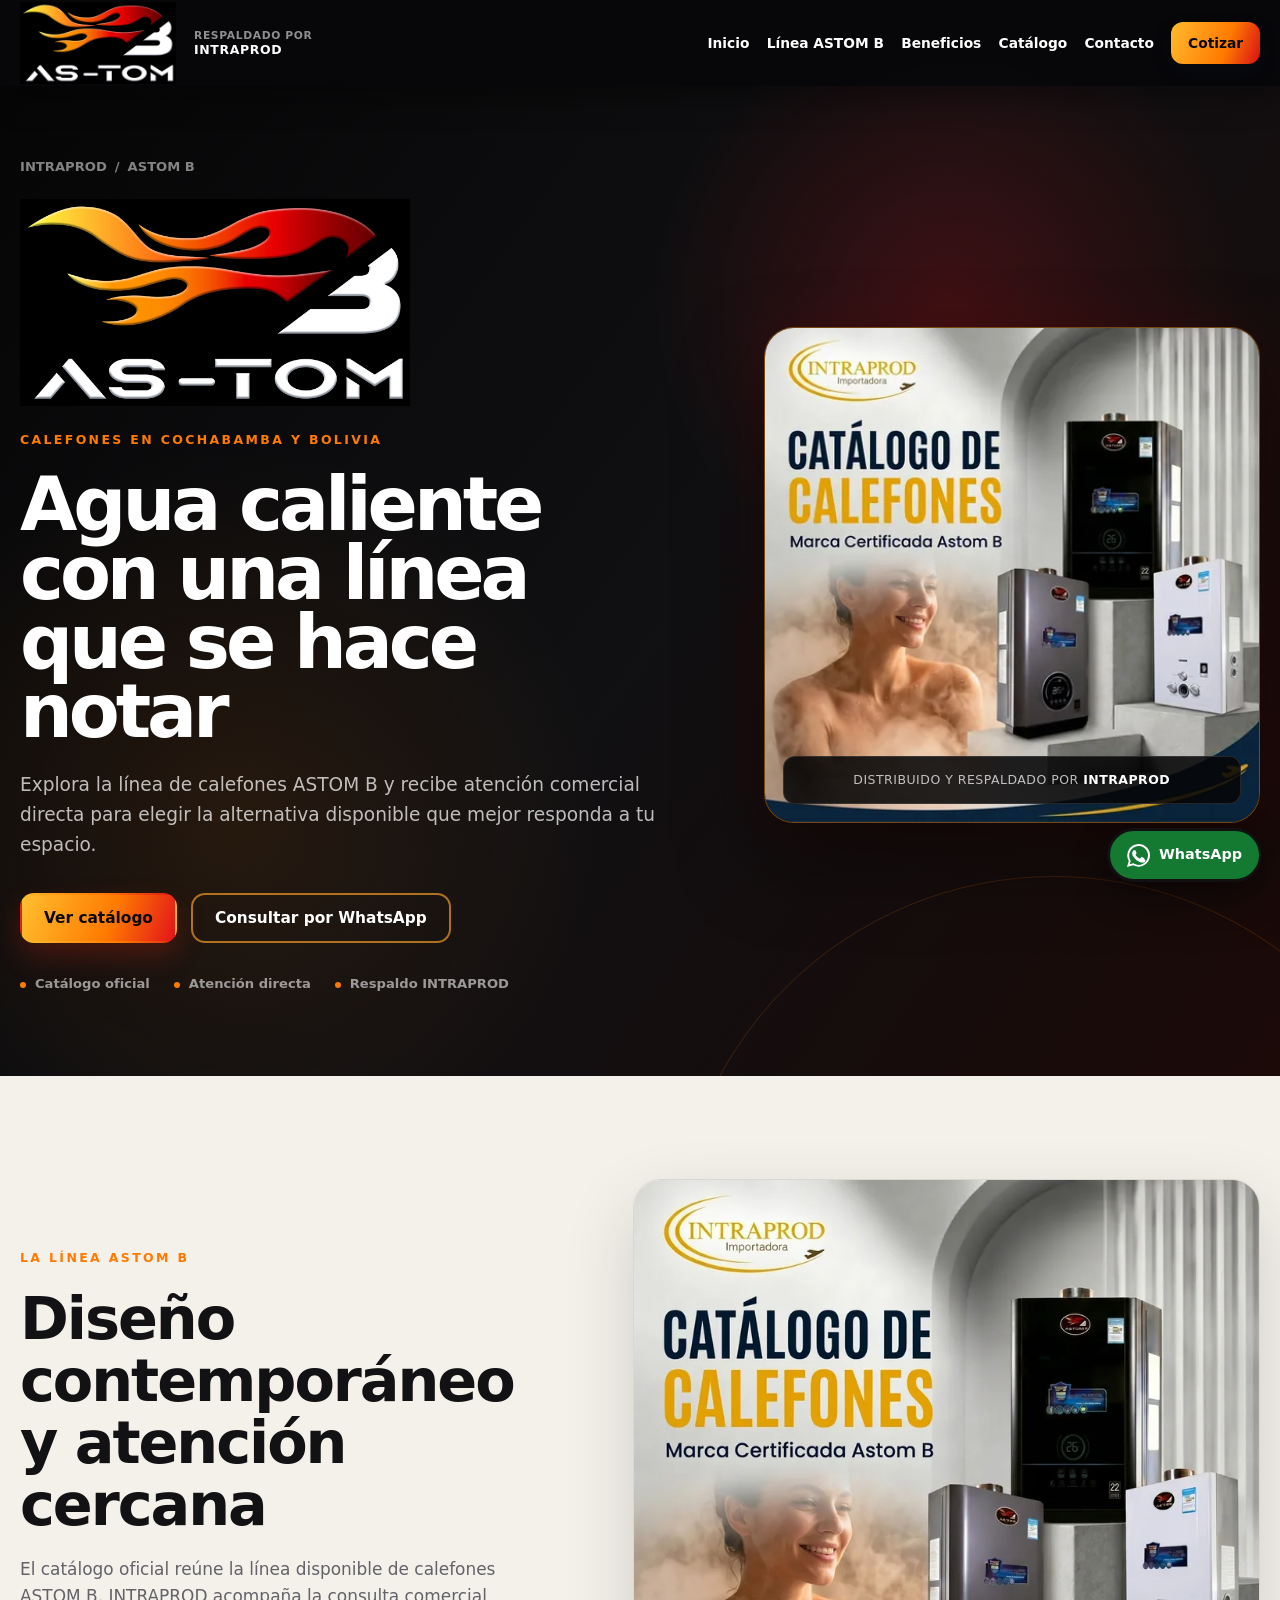
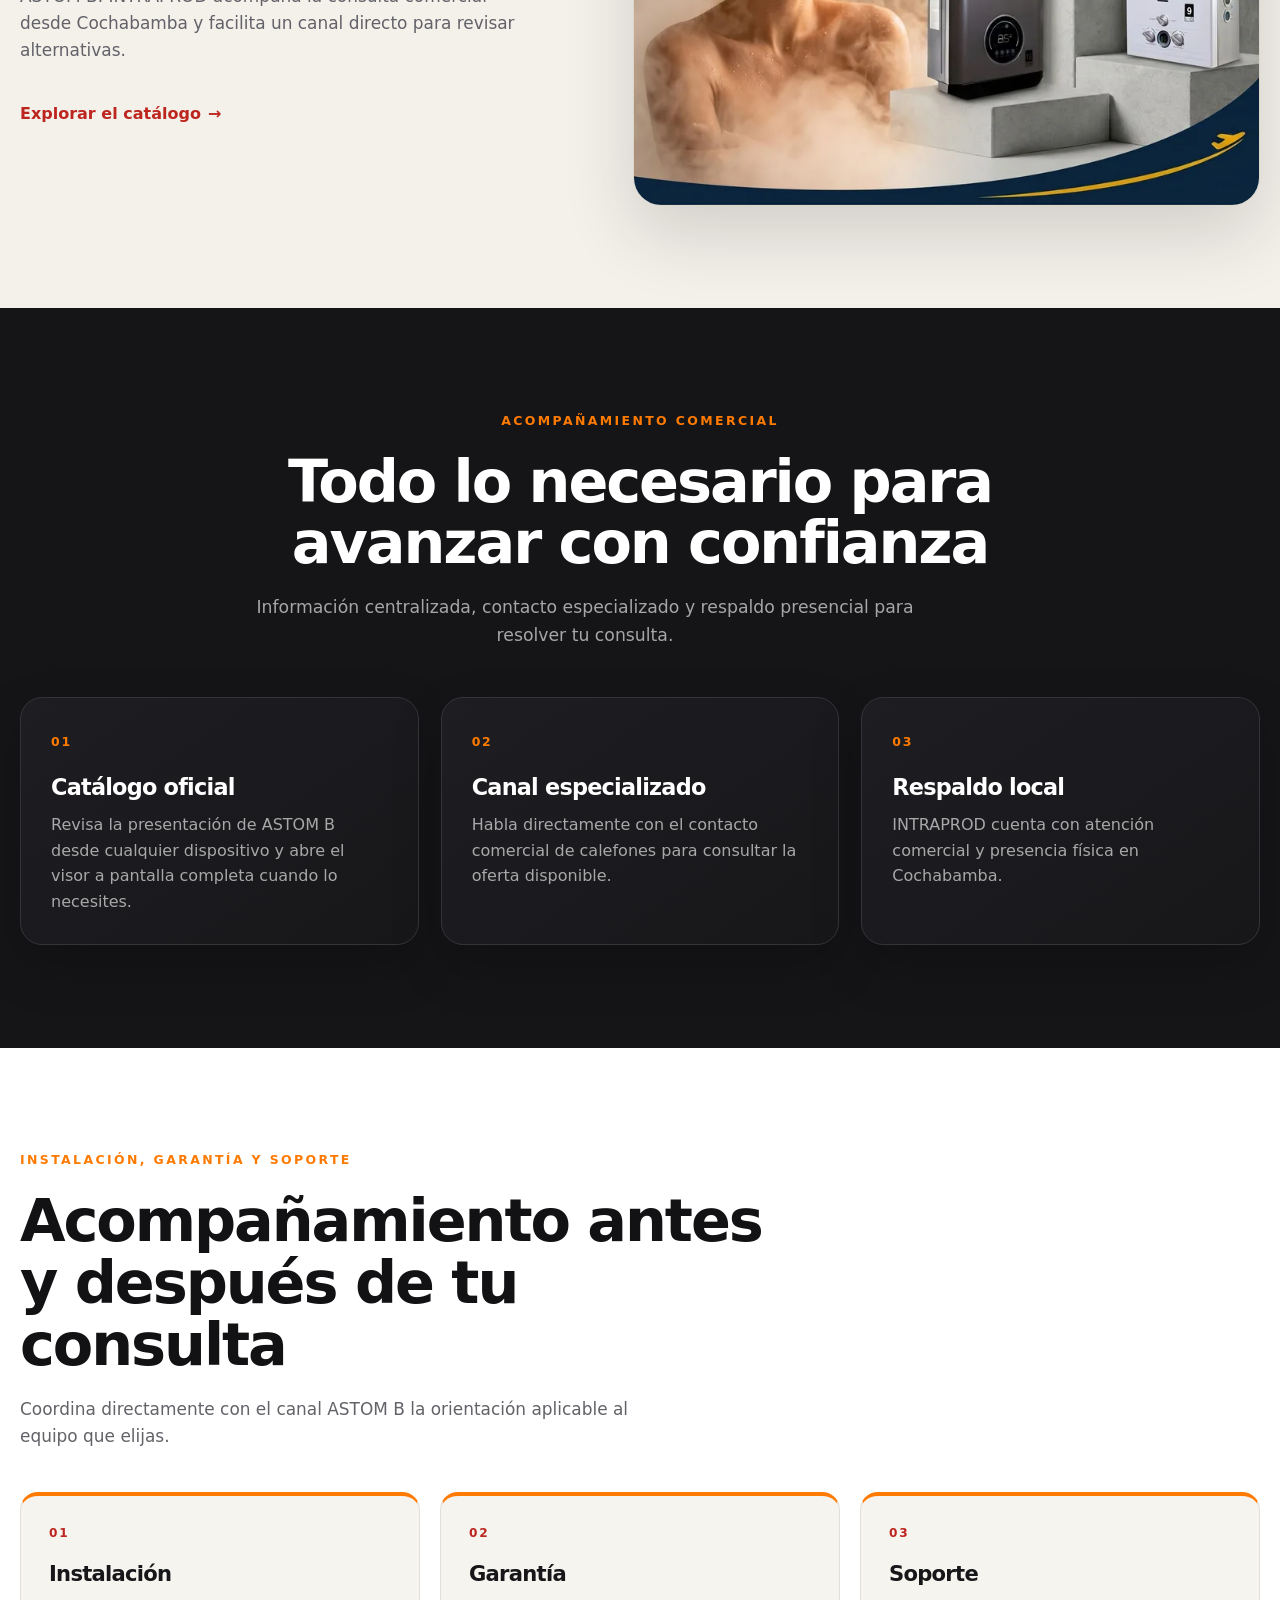
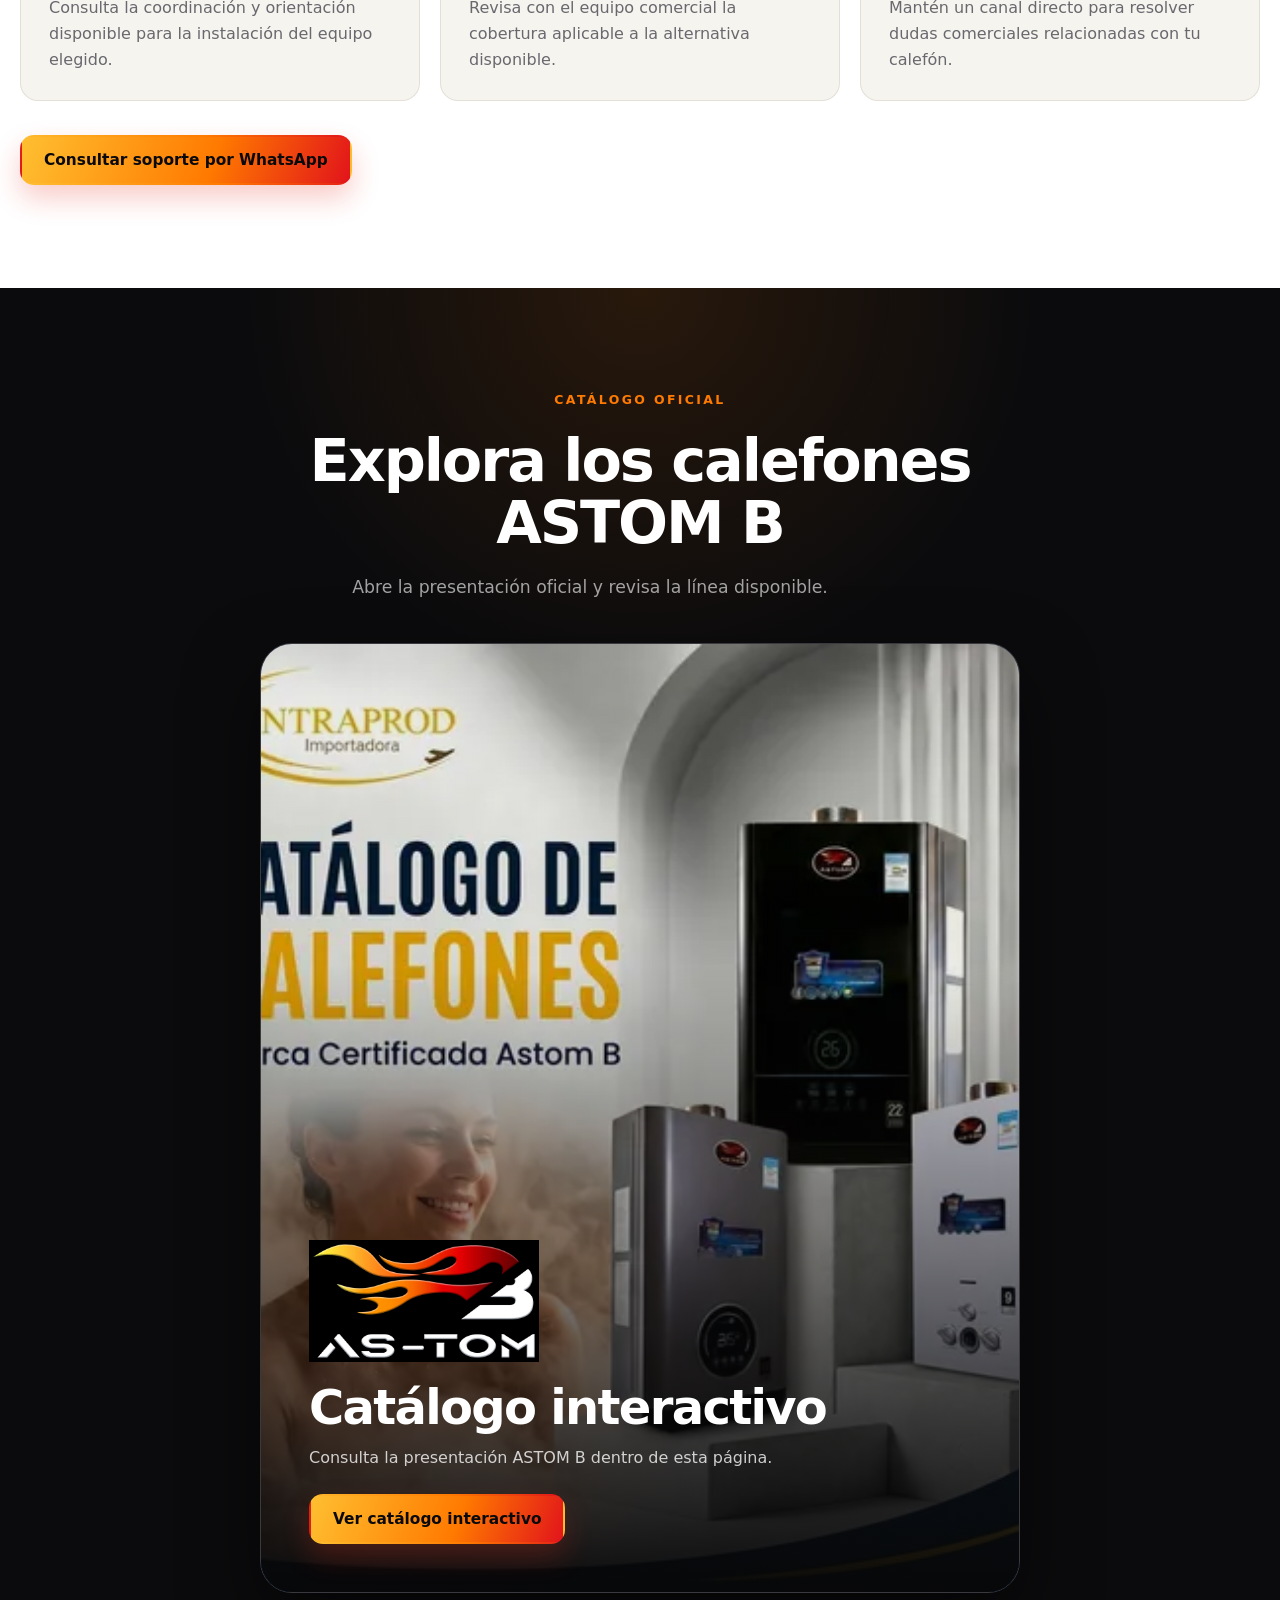
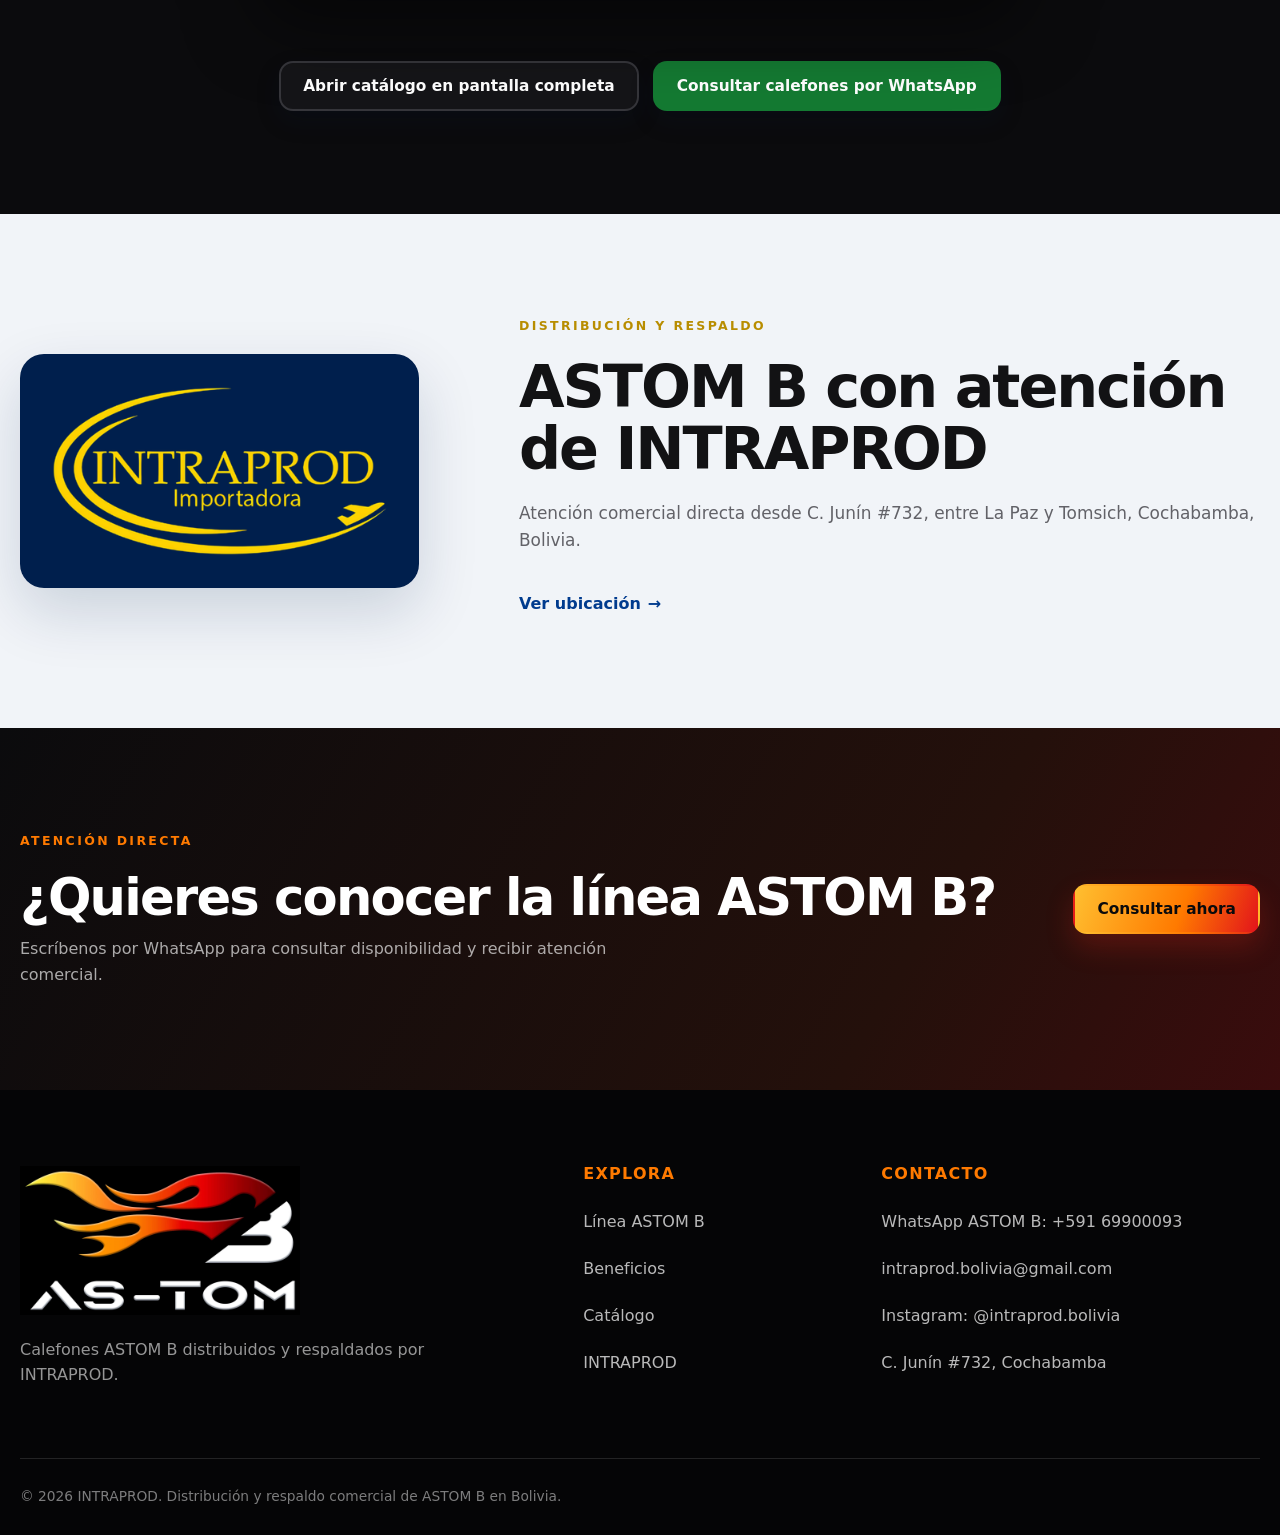
==== commit 5e8ad464: "Improve ASTOM landing, SEO and analytics readiness" ====
--- a/calefones/index.html
+++ b/calefones/index.html
@@ -3,31 +3,32 @@
 <head>
   <meta charset="utf-8">
   <meta name="viewport" content="width=device-width, initial-scale=1">
-  <meta name="theme-color" content="#003B8E">
+  <meta name="theme-color" content="#0b0b0d">
   <meta name="robots" content="index, follow">
-  <title>Calefones ASTOM B en Cochabamba y Bolivia | INTRAPROD</title>
-  <meta name="description" content="Conoce la línea de calefones ASTOM B disponible mediante INTRAPROD. Consulta catálogo, instalación, garantía y soporte comercial en Cochabamba, Bolivia.">
+  <title>Calefones ASTOM B en Cochabamba | INTRAPROD</title>
+  <meta name="description" content="Conoce los calefones ASTOM B en Cochabamba y Bolivia. Revisa el catálogo oficial y consulta disponibilidad, instalación y soporte con INTRAPROD.">
   <link rel="canonical" href="https://intraprod-web.vercel.app/calefones/">
 
   <meta property="og:locale" content="es_BO">
   <meta property="og:type" content="website">
   <meta property="og:site_name" content="INTRAPROD">
-  <meta property="og:title" content="Calefones ASTOM B en Bolivia | INTRAPROD">
-  <meta property="og:description" content="Catálogo oficial y atención comercial especializada para calefones ASTOM B.">
+  <meta property="og:title" content="Calefones ASTOM B en Cochabamba | INTRAPROD">
+  <meta property="og:description" content="Catálogo oficial y atención comercial para la línea de calefones ASTOM B en Bolivia.">
   <meta property="og:url" content="https://intraprod-web.vercel.app/calefones/">
-  <meta property="og:image" content="https://intraprod-web.vercel.app/assets/images/social-preview.jpg">
+  <meta property="og:image" content="https://intraprod-web.vercel.app/assets/images/astom-social-preview.jpg">
   <meta property="og:image:width" content="1200">
   <meta property="og:image:height" content="630">
-  <meta property="og:image:alt" content="INTRAPROD, distribución y soporte de calefones ASTOM B en Bolivia">
+  <meta property="og:image:alt" content="Calefones ASTOM B distribuidos y respaldados por INTRAPROD">
   <meta name="twitter:card" content="summary_large_image">
-  <meta name="twitter:title" content="Calefones ASTOM B en Bolivia | INTRAPROD">
-  <meta name="twitter:description" content="Consulta catálogo, instalación, garantía y soporte comercial.">
-  <meta name="twitter:image" content="https://intraprod-web.vercel.app/assets/images/social-preview.jpg">
+  <meta name="twitter:title" content="Calefones ASTOM B en Cochabamba | INTRAPROD">
+  <meta name="twitter:description" content="Explora el catálogo ASTOM B y consulta directamente con INTRAPROD.">
+  <meta name="twitter:image" content="https://intraprod-web.vercel.app/assets/images/astom-social-preview.jpg">
 
   <link rel="icon" href="../favicon.ico" sizes="any">
   <link rel="icon" type="image/png" sizes="32x32" href="../assets/icons/favicon-32.png">
   <link rel="icon" type="image/png" sizes="192x192" href="../assets/icons/icon-192.png">
   <link rel="apple-touch-icon" sizes="180x180" href="../assets/icons/apple-touch-icon.png">
+  <link rel="preload" as="image" href="../assets/logos/astom-b-logo-official.webp" type="image/webp" fetchpriority="high">
   <link rel="preload" as="image" href="../assets/images/calefones-astom-b.webp" type="image/webp" fetchpriority="high">
   <link rel="stylesheet" href="../css/style.css">
   <script>document.documentElement.classList.add('js');</script>
@@ -38,12 +39,14 @@
     "@context": "https://schema.org",
     "@graph": [
       {
-        "@type": "WebPage",
+        "@type": "CollectionPage",
         "@id": "https://intraprod-web.vercel.app/calefones/#webpage",
         "url": "https://intraprod-web.vercel.app/calefones/",
-        "name": "Calefones ASTOM B en Cochabamba y Bolivia",
-        "description": "Catálogo y atención comercial de calefones ASTOM B mediante INTRAPROD.",
+        "name": "Calefones ASTOM B en Cochabamba",
+        "description": "Catálogo oficial y atención comercial para la línea de calefones ASTOM B distribuida por INTRAPROD.",
         "inLanguage": "es-BO",
+        "about": { "@type": "Product", "name": "Calefones ASTOM B", "brand": { "@type": "Brand", "name": "ASTOM B" } },
+        "provider": { "@id": "https://intraprod-web.vercel.app/#organization" },
         "isPartOf": { "@id": "https://intraprod-web.vercel.app/#organization" }
       },
       {
@@ -57,73 +60,95 @@
   }
   </script>
 </head>
-<body class="page-calefones">
+<body class="page-calefones page-astom" data-page-category="astom_b">
   <a class="skip-link" href="#contenido">Saltar al contenido principal</a>
 
-  <header class="site-header site-header--solid" data-header>
-    <div class="container nav-shell">
-      <a class="brand" href="../" aria-label="INTRAPROD, volver al inicio">
-          <picture><source srcset="../assets/logos/intraprod-logo-280.webp 280w, ../assets/logos/intraprod-logo-cropped.webp 419w" sizes="(max-width: 920px) 142px, 158px" type="image/webp"><img src="../assets/logos/intraprod-logo-cropped.png" width="419" height="212" alt="INTRAPROD Importadora"></picture>
+  <header class="site-header site-header--solid astom-header" data-header>
+    <div class="container nav-shell astom-nav-shell">
+      <a class="brand brand--astom" href="./" aria-label="ASTOM B, volver al inicio de calefones">
+        <img src="../assets/logos/astom-b-logo-official.webp" width="1400" height="744" alt="ASTOM B">
       </a>
+      <a class="astom-backed-by" href="../" aria-label="Ir al sitio de INTRAPROD">Respaldado por <strong>INTRAPROD</strong></a>
       <button class="nav-toggle" type="button" aria-label="Abrir menú" aria-controls="primary-navigation" aria-expanded="false" data-menu-toggle><span aria-hidden="true"></span><span aria-hidden="true"></span><span aria-hidden="true"></span></button>
-      <nav class="primary-nav" id="primary-navigation" aria-label="Navegación principal" aria-hidden="true" data-menu>
-        <a href="../#inicio">Inicio</a>
-        <a href="../#productos">Productos</a>
-        <a href="./" aria-current="page">Calefones</a>
-        <a href="../#cotizacion">Cotización</a>
-        <a href="../#ubicacion">Ubicación</a>
+      <nav class="primary-nav astom-nav" id="primary-navigation" aria-label="Navegación principal" aria-hidden="true" data-menu>
+        <a href="../">Inicio</a>
+        <a href="#linea">Línea ASTOM B</a>
+        <a href="#beneficios">Beneficios</a>
+        <a href="#catalogo">Catálogo</a>
         <a href="#contacto">Contacto</a>
-        <a class="nav-social" href="https://www.instagram.com/intraprod.bolivia" target="_blank" rel="noopener noreferrer" aria-label="Abrir Instagram de INTRAPROD"><svg aria-hidden="true" viewBox="0 0 24 24"><rect x="3" y="3" width="18" height="18" rx="5"></rect><circle cx="12" cy="12" r="4"></circle><circle cx="17.5" cy="6.5" r="1"></circle></svg><span>Instagram</span></a>
+        <a class="nav-cta nav-cta--astom" href="https://wa.me/59169900093?text=Hola%2C%20quisiera%20informaci%C3%B3n%20sobre%20los%20calefones%20ASTOM%20B." target="_blank" rel="noopener noreferrer" data-track-event="Contact" data-track-source="astom_nav" data-product-category="astom_b">Cotizar</a>
       </nav>
     </div>
     <button class="nav-backdrop" type="button" tabindex="-1" aria-label="Cerrar menú" data-menu-close></button>
   </header>
 
   <main id="contenido">
-    <section class="inner-hero" aria-labelledby="calefones-title">
-      <div class="container inner-hero__grid">
-        <div class="inner-hero__copy">
-          <nav class="breadcrumbs" aria-label="Migas de pan"><a href="../">Inicio</a><span aria-hidden="true">/</span><span>Calefones ASTOM B</span></nav>
-          <p class="eyebrow eyebrow--light">Línea destacada</p>
-          <h1 id="calefones-title">Calefones <strong>ASTOM B</strong></h1>
-          <p>Conoce la línea disponible, revisa el catálogo oficial y recibe orientación comercial para elegir la alternativa adecuada a tu espacio.</p>
-          <div class="button-row"><a class="button button--accent" href="#catalogo">Ver catálogo de calefones</a><a class="button button--outline-light" href="https://wa.me/59169900093?text=Hola%2C%20quisiera%20informaci%C3%B3n%20sobre%20los%20calefones%20ASTOM%20B." target="_blank" rel="noopener noreferrer">Consultar por WhatsApp</a></div>
+    <section class="astom-hero" aria-labelledby="calefones-title">
+      <div class="container astom-hero__grid">
+        <div class="astom-hero__copy" data-hero-sequence>
+          <nav class="breadcrumbs breadcrumbs--astom" aria-label="Migas de pan"><a href="../">INTRAPROD</a><span aria-hidden="true">/</span><span>ASTOM B</span></nav>
+          <img class="astom-hero__logo" src="../assets/logos/astom-b-logo-official.webp" width="1400" height="744" alt="ASTOM B">
+          <p class="eyebrow eyebrow--astom">Calefones en Cochabamba y Bolivia</p>
+          <h1 id="calefones-title">Agua caliente con una línea que se hace notar</h1>
+          <p class="astom-hero__lead">Explora la línea de calefones ASTOM B y recibe atención comercial directa para elegir la alternativa disponible que mejor responda a tu espacio.</p>
+          <div class="button-row">
+            <a class="button button--astom" href="#catalogo" data-track-event="CatalogViewIntent" data-track-source="astom_hero" data-product-category="astom_b">Ver catálogo</a>
+            <a class="button button--outline-warm" href="https://wa.me/59169900093?text=Hola%2C%20quisiera%20informaci%C3%B3n%20sobre%20los%20calefones%20ASTOM%20B." target="_blank" rel="noopener noreferrer" data-track-event="Contact" data-track-source="astom_hero" data-product-category="astom_b">Consultar por WhatsApp</a>
+          </div>
+          <ul class="astom-proof" aria-label="Respaldo comercial"><li>Catálogo oficial</li><li>Atención directa</li><li>Respaldo INTRAPROD</li></ul>
         </div>
-        <div class="inner-hero__media"><picture><source srcset="../assets/images/calefones-astom-b-480.webp 480w, ../assets/images/calefones-astom-b.webp 800w" sizes="(max-width: 920px) calc(100vw - 40px), 520px" type="image/webp"><img src="../assets/images/calefones-astom-b.jpg" width="800" height="800" alt="Catálogo de calefones ASTOM B distribuidos por INTRAPROD" fetchpriority="high"></picture></div>
-      </div>
-    </section>
-
-    <section class="section" aria-labelledby="benefits-title">
-      <div class="container">
-        <div class="section-heading section-heading--center" data-reveal><p class="eyebrow">Atención especializada</p><h2 id="benefits-title">Acompañamiento para una compra informada</h2><p>La información técnica, disponibilidad y condiciones pueden variar según el modelo. Nuestro canal dedicado te ayuda a confirmar cada detalle.</p></div>
-        <div class="benefit-grid">
-          <article class="benefit-card" data-reveal><span class="benefit-card__number">01</span><h3>Catálogo actualizado</h3><p>Consulta la presentación oficial de ASTOM B y revisa la oferta disponible desde cualquier dispositivo.</p></article>
-          <article class="benefit-card" data-reveal><span class="benefit-card__number">02</span><h3>Orientación comercial</h3><p>Conversa con el contacto especializado para resolver dudas y elegir según tus necesidades.</p></article>
-          <article class="benefit-card" data-reveal><span class="benefit-card__number">03</span><h3>Atención en Cochabamba</h3><p>INTRAPROD cuenta con presencia física y canales directos de contacto en la ciudad.</p></article>
+        <div class="astom-hero__media" data-reveal="right">
+          <picture><source srcset="../assets/images/calefones-astom-b-480.webp 480w, ../assets/images/calefones-astom-b.webp 800w" sizes="(max-width: 920px) calc(100vw - 40px), 520px" type="image/webp"><img src="../assets/images/calefones-astom-b.jpg" width="800" height="800" alt="Línea de calefones ASTOM B distribuida por INTRAPROD" fetchpriority="high"></picture>
+          <p class="astom-hero__caption">Distribuido y respaldado por <strong>INTRAPROD</strong></p>
         </div>
       </div>
     </section>
 
-    <section class="section support-section" aria-labelledby="support-title">
-      <div class="container support-grid">
-        <div class="support-copy" data-reveal>
-          <p class="eyebrow">Instalación, garantía y soporte</p>
-          <h2 id="support-title">Confirma las condiciones de tu modelo antes de comprar</h2>
-          <p>Para evitar información imprecisa, nuestro equipo confirma de forma directa las condiciones vigentes de instalación, garantía y soporte de cada alternativa.</p>
-          <ul class="support-list"><li>Coordinación y orientación sobre instalación.</li><li>Consulta de cobertura y condiciones de garantía.</li><li>Soporte comercial para dudas sobre disponibilidad y uso.</li></ul>
+    <section class="section astom-line" id="linea" aria-labelledby="line-title">
+      <div class="container astom-line__grid">
+        <div data-reveal="left">
+          <p class="eyebrow eyebrow--astom">La línea ASTOM B</p>
+          <h2 id="line-title">Diseño contemporáneo y atención cercana</h2>
+          <p>El catálogo oficial reúne la línea disponible de calefones ASTOM B. INTRAPROD acompaña la consulta comercial desde Cochabamba y facilita un canal directo para revisar alternativas.</p>
+          <a class="text-link text-link--warm" href="#catalogo">Explorar el catálogo <span aria-hidden="true">→</span></a>
         </div>
-        <aside class="support-note" data-reveal aria-label="Nota sobre especificaciones"><h3>Información verificada</h3><p>Los modelos y prestaciones se muestran en el catálogo oficial. Consulta disponibilidad y condiciones vigentes antes de tomar una decisión.</p><a class="button button--accent" href="https://wa.me/59169900093?text=Hola%2C%20quisiera%20confirmar%20disponibilidad%2C%20instalaci%C3%B3n%20y%20garant%C3%ADa%20de%20un%20calef%C3%B3n%20ASTOM%20B." target="_blank" rel="noopener noreferrer">Confirmar por WhatsApp</a></aside>
+        <div class="astom-line__visual" data-reveal="right">
+          <img src="../assets/images/calefones-astom-b.webp" width="800" height="800" loading="lazy" alt="Presentación oficial de calefones ASTOM B">
+        </div>
       </div>
     </section>
 
-    <section class="section" id="catalogo" aria-labelledby="catalog-title">
+    <section class="section astom-benefits" id="beneficios" aria-labelledby="benefits-title">
       <div class="container">
-        <div class="catalog-heading" data-reveal><p class="eyebrow">Catálogo oficial</p><h2 id="catalog-title">Explora los calefones ASTOM B</h2><p>El visor interactivo se carga únicamente cuando lo solicitas para mantener esta página rápida, especialmente desde el teléfono.</p></div>
+        <div class="section-heading section-heading--center section-heading--astom" data-reveal><p class="eyebrow eyebrow--astom">Acompañamiento comercial</p><h2 id="benefits-title">Todo lo necesario para avanzar con confianza</h2><p>Información centralizada, contacto especializado y respaldo presencial para resolver tu consulta.</p></div>
+        <div class="benefit-grid" data-stagger>
+          <article class="benefit-card benefit-card--astom" data-reveal><span class="benefit-card__number">01</span><h3>Catálogo oficial</h3><p>Revisa la presentación de ASTOM B desde cualquier dispositivo y abre el visor a pantalla completa cuando lo necesites.</p></article>
+          <article class="benefit-card benefit-card--astom" data-reveal><span class="benefit-card__number">02</span><h3>Canal especializado</h3><p>Habla directamente con el contacto comercial de calefones para consultar la oferta disponible.</p></article>
+          <article class="benefit-card benefit-card--astom" data-reveal><span class="benefit-card__number">03</span><h3>Respaldo local</h3><p>INTRAPROD cuenta con atención comercial y presencia física en Cochabamba.</p></article>
+        </div>
+      </div>
+    </section>
 
-        <div class="catalog-shell" data-catalog data-catalog-src="https://www.canva.com/design/DAHPkLTR7n4/JVVmuZrPTb2Z_YV43AvhUg/view?embed" data-reveal>
+    <section class="section astom-support" aria-labelledby="support-title">
+      <div class="container">
+        <div class="astom-support__heading" data-reveal><p class="eyebrow eyebrow--astom">Instalación, garantía y soporte</p><h2 id="support-title">Acompañamiento antes y después de tu consulta</h2><p>Coordina directamente con el canal ASTOM B la orientación aplicable al equipo que elijas.</p></div>
+        <div class="astom-support__grid" data-stagger>
+          <article data-reveal><span aria-hidden="true">01</span><h3>Instalación</h3><p>Consulta la coordinación y orientación disponible para la instalación del equipo elegido.</p></article>
+          <article data-reveal><span aria-hidden="true">02</span><h3>Garantía</h3><p>Revisa con el equipo comercial la cobertura aplicable a la alternativa disponible.</p></article>
+          <article data-reveal><span aria-hidden="true">03</span><h3>Soporte</h3><p>Mantén un canal directo para resolver dudas comerciales relacionadas con tu calefón.</p></article>
+        </div>
+        <a class="button button--astom" href="https://wa.me/59169900093?text=Hola%2C%20quisiera%20informaci%C3%B3n%20sobre%20instalaci%C3%B3n%2C%20garant%C3%ADa%20y%20soporte%20de%20los%20calefones%20ASTOM%20B." target="_blank" rel="noopener noreferrer" data-track-event="Contact" data-track-source="astom_support" data-product-category="astom_b">Consultar soporte por WhatsApp</a>
+      </div>
+    </section>
+
+    <section class="section astom-catalog" id="catalogo" aria-labelledby="catalog-title">
+      <div class="container">
+        <div class="catalog-heading catalog-heading--astom" data-reveal><p class="eyebrow eyebrow--astom">Catálogo oficial</p><h2 id="catalog-title">Explora los calefones ASTOM B</h2><p>Abre la presentación oficial y revisa la línea disponible.</p></div>
+
+        <div class="catalog-shell catalog-shell--astom" data-catalog data-catalog-src="https://www.canva.com/design/DAHPkLTR7n4/JVVmuZrPTb2Z_YV43AvhUg/view?embed" data-reveal>
           <div class="catalog-cover">
-            <picture><source srcset="../assets/images/calefones-astom-b-480.webp 480w, ../assets/images/calefones-astom-b.webp 800w" sizes="(max-width: 920px) calc(100vw - 40px), 520px" type="image/webp"><img src="../assets/images/calefones-astom-b.jpg" width="800" height="800" loading="lazy" alt="Portada del catálogo de calefones ASTOM B"></picture>
-            <div class="catalog-cover__content"><h3>Catálogo interactivo</h3><p>Abre el visor para revisar la presentación oficial sin salir de esta página.</p><button class="button button--accent" type="button" data-catalog-load>Ver catálogo interactivo</button></div>
+            <picture><source srcset="../assets/images/calefones-astom-b-480.webp 480w, ../assets/images/calefones-astom-b.webp 800w" sizes="(max-width: 920px) calc(100vw - 40px), 760px" type="image/webp"><img src="../assets/images/calefones-astom-b.jpg" width="800" height="800" loading="lazy" alt="Portada del catálogo oficial de calefones ASTOM B"></picture>
+            <div class="catalog-cover__content"><img class="catalog-cover__logo" src="../assets/logos/astom-b-logo-official.webp" width="1400" height="744" loading="lazy" alt=""><h3>Catálogo interactivo</h3><p>Consulta la presentación ASTOM B dentro de esta página.</p><button class="button button--astom" type="button" data-catalog-load data-track-event="CatalogView" data-track-source="astom_catalog" data-product-category="astom_b">Ver catálogo interactivo</button></div>
           </div>
           <div class="catalog-loading" aria-hidden="true"><div class="catalog-loading__inner"><span class="spinner" aria-hidden="true"></span><strong>Cargando catálogo…</strong></div></div>
           <div class="catalog-viewer" data-catalog-viewer hidden></div>
@@ -131,26 +156,33 @@
 
         <p class="catalog-status" role="status" aria-live="polite" data-catalog-status></p>
         <div class="catalog-actions">
-          <a class="button button--primary" href="https://www.canva.com/design/DAHPkLTR7n4/JVVmuZrPTb2Z_YV43AvhUg/view" target="_blank" rel="noopener noreferrer">Abrir catálogo en pantalla completa</a>
-          <a class="button button--whatsapp" href="https://wa.me/59169900093?text=Hola%2C%20quisiera%20informaci%C3%B3n%20sobre%20los%20calefones%20ASTOM%20B." target="_blank" rel="noopener noreferrer">Consultar calefones por WhatsApp</a>
+          <a class="button button--dark" href="https://www.canva.com/design/DAHPkLTR7n4/JVVmuZrPTb2Z_YV43AvhUg/view" target="_blank" rel="noopener noreferrer" data-track-event="CatalogView" data-track-source="astom_catalog_fullscreen" data-product-category="astom_b">Abrir catálogo en pantalla completa</a>
+          <a class="button button--whatsapp" href="https://wa.me/59169900093?text=Hola%2C%20quisiera%20informaci%C3%B3n%20sobre%20los%20calefones%20ASTOM%20B." target="_blank" rel="noopener noreferrer" data-track-event="Contact" data-track-source="astom_catalog" data-product-category="astom_b">Consultar calefones por WhatsApp</a>
         </div>
       </div>
     </section>
 
-    <section class="section cta-band" aria-labelledby="cta-title">
-      <div class="container cta-band__inner" data-reveal><div><h2 id="cta-title">¿Necesitas ayuda para elegir?</h2><p>Cuéntanos qué buscas y te orientamos sobre la oferta ASTOM B disponible.</p></div><a class="button button--accent" href="https://wa.me/59169900093?text=Hola%2C%20necesito%20ayuda%20para%20elegir%20un%20calef%C3%B3n%20ASTOM%20B." target="_blank" rel="noopener noreferrer">Hablar con un asesor</a></div>
+    <section class="section astom-distributor" aria-labelledby="distributor-title">
+      <div class="container astom-distributor__grid">
+        <div data-reveal="left"><img src="../assets/logos/intraprod-logo-cropped.webp" width="419" height="212" loading="lazy" alt="INTRAPROD Importadora"></div>
+        <div data-reveal="right"><p class="eyebrow">Distribución y respaldo</p><h2 id="distributor-title">ASTOM B con atención de INTRAPROD</h2><p>Atención comercial directa desde C. Junín #732, entre La Paz y Tomsich, Cochabamba, Bolivia.</p><a class="text-link" href="https://google.com/maps/place/Importadora+INTRAPROD/data=!4m2!3m1!1s0x0:0x6836c2269728862a?sa=X&amp;ved=1t:2428&amp;ictx=111" target="_blank" rel="noopener noreferrer" data-track-event="FindLocation" data-track-source="astom_distributor">Ver ubicación <span aria-hidden="true">→</span></a></div>
+      </div>
+    </section>
+
+    <section class="section astom-cta" aria-labelledby="cta-title">
+      <div class="container astom-cta__inner" data-reveal><div><p class="eyebrow eyebrow--astom">Atención directa</p><h2 id="cta-title">¿Quieres conocer la línea ASTOM B?</h2><p>Escríbenos por WhatsApp para consultar disponibilidad y recibir atención comercial.</p></div><a class="button button--astom" href="https://wa.me/59169900093?text=Hola%2C%20quisiera%20informaci%C3%B3n%20sobre%20los%20calefones%20ASTOM%20B." target="_blank" rel="noopener noreferrer" data-track-event="Contact" data-track-source="astom_footer" data-product-category="astom_b">Consultar ahora</a></div>
     </section>
   </main>
 
-  <footer class="site-footer" id="contacto">
-    <div class="container footer-grid">
-        <div class="footer-brand"><picture><source srcset="../assets/logos/intraprod-logo-280.webp 280w, ../assets/logos/intraprod-logo-cropped.webp 419w" sizes="220px" type="image/webp"><img src="../assets/logos/intraprod-logo-cropped.png" width="419" height="212" loading="lazy" alt="INTRAPROD Importadora"></picture><p>Soluciones de importación, distribución y soporte para industria, comercio y hogar.</p></div>
-      <div><h2>Explora</h2><nav class="footer-links" aria-label="Navegación del pie de página"><a href="../#productos">Productos</a><a href="./">Calefones ASTOM B</a><a href="../#cotizacion">Cotización</a><a href="../#ubicacion">Ubicación</a></nav></div>
-      <div><h2>Contacto</h2><address class="footer-links"><a href="mailto:intraprod.bolivia@gmail.com">intraprod.bolivia@gmail.com</a><a href="https://wa.me/59176697191?text=Hola%2C%20quisiera%20informaci%C3%B3n%20sobre%20los%20productos%20de%20INTRAPROD." target="_blank" rel="noopener noreferrer">WhatsApp general: +591 76697191</a><a href="https://www.instagram.com/intraprod.bolivia" target="_blank" rel="noopener noreferrer">Instagram: @intraprod.bolivia</a><a href="https://google.com/maps/place/Importadora+INTRAPROD/data=!4m2!3m1!1s0x0:0x6836c2269728862a?sa=X&amp;ved=1t:2428&amp;ictx=111" target="_blank" rel="noopener noreferrer">C. Junín #732, Cochabamba</a></address></div>
+  <footer class="site-footer astom-footer" id="contacto">
+    <div class="container astom-footer__grid">
+      <div class="astom-footer__brand"><img src="../assets/logos/astom-b-logo-official.webp" width="1400" height="744" loading="lazy" alt="ASTOM B"><p>Calefones ASTOM B distribuidos y respaldados por INTRAPROD.</p></div>
+      <div><h2>Explora</h2><nav class="footer-links" aria-label="Navegación del pie de página"><a href="#linea">Línea ASTOM B</a><a href="#beneficios">Beneficios</a><a href="#catalogo">Catálogo</a><a href="../">INTRAPROD</a></nav></div>
+      <div><h2>Contacto</h2><address class="footer-links"><a href="https://wa.me/59169900093?text=Hola%2C%20quisiera%20informaci%C3%B3n%20sobre%20los%20calefones%20ASTOM%20B." target="_blank" rel="noopener noreferrer" data-track-event="Contact" data-track-source="astom_footer" data-product-category="astom_b">WhatsApp ASTOM B: +591 69900093</a><a href="mailto:intraprod.bolivia@gmail.com">intraprod.bolivia@gmail.com</a><a href="https://www.instagram.com/intraprod.bolivia" target="_blank" rel="noopener noreferrer">Instagram: @intraprod.bolivia</a><a href="https://google.com/maps/place/Importadora+INTRAPROD/data=!4m2!3m1!1s0x0:0x6836c2269728862a?sa=X&amp;ved=1t:2428&amp;ictx=111" target="_blank" rel="noopener noreferrer" data-track-event="FindLocation" data-track-source="astom_footer">C. Junín #732, Cochabamba</a></address></div>
     </div>
-    <div class="container footer-bottom"><p>© 2026 INTRAPROD. Todos los derechos reservados.</p></div>
+    <div class="container footer-bottom"><p>© 2026 INTRAPROD. Distribución y respaldo comercial de ASTOM B en Bolivia.</p></div>
   </footer>
 
-  <a class="floating-whatsapp" href="https://wa.me/59169900093?text=Hola%2C%20quisiera%20informaci%C3%B3n%20sobre%20los%20calefones%20ASTOM%20B." target="_blank" rel="noopener noreferrer" aria-label="Consultar calefones ASTOM B por WhatsApp"><svg aria-hidden="true" viewBox="0 0 24 24"><path d="M20.5 3.5A11.8 11.8 0 0 0 12.1 0 11.9 11.9 0 0 0 1.8 17.8L0 24l6.4-1.7A12 12 0 0 0 24 11.9c0-3.2-1.2-6.2-3.5-8.4ZM12.1 21.8a9.8 9.8 0 0 1-5-1.4l-.4-.2-3.8 1 1-3.7-.2-.4A9.8 9.8 0 1 1 12 21.8Zm5.4-7.3c-.3-.1-1.8-.9-2-.9-.3-.1-.5-.1-.7.2l-1 1.2c-.2.2-.4.2-.7.1a8 8 0 0 1-2.4-1.5A9 9 0 0 1 9 11.5c-.2-.3 0-.5.1-.6l.5-.6.3-.6c.1-.2 0-.4 0-.6L9 7c-.2-.6-.6-.5-.8-.5h-.7c-.2 0-.6.1-.9.4-.3.4-1.2 1.2-1.2 2.9s1.2 3.3 1.4 3.5c.2.2 2.4 3.7 5.9 5.2.8.4 1.5.6 2 .7.8.3 1.6.2 2.2.1.7-.1 1.8-.7 2-1.4.3-.7.3-1.3.2-1.4-.1-.2-.3-.3-.6-.4Z"></path></svg><span>WhatsApp</span></a>
+  <a class="floating-whatsapp floating-whatsapp--astom" href="https://wa.me/59169900093?text=Hola%2C%20quisiera%20informaci%C3%B3n%20sobre%20los%20calefones%20ASTOM%20B." target="_blank" rel="noopener noreferrer" aria-label="Consultar calefones ASTOM B por WhatsApp" data-track-event="Contact" data-track-source="floating_whatsapp_astom" data-product-category="astom_b"><svg aria-hidden="true" viewBox="0 0 24 24"><path d="M20.5 3.5A11.8 11.8 0 0 0 12.1 0 11.9 11.9 0 0 0 1.8 17.8L0 24l6.4-1.7A12 12 0 0 0 24 11.9c0-3.2-1.2-6.2-3.5-8.4ZM12.1 21.8a9.8 9.8 0 0 1-5-1.4l-.4-.2-3.8 1 1-3.7-.2-.4A9.8 9.8 0 1 1 12 21.8Zm5.4-7.3c-.3-.1-1.8-.9-2-.9-.3-.1-.5-.1-.7.2l-1 1.2c-.2.2-.4.2-.7.1a8 8 0 0 1-2.4-1.5A9 9 0 0 1 9 11.5c-.2-.3 0-.5.1-.6l.5-.6.3-.6c.1-.2 0-.4 0-.6L9 7c-.2-.6-.6-.5-.8-.5h-.7c-.2 0-.6.1-.9.4-.3.4-1.2 1.2-1.2 2.9s1.2 3.3 1.4 3.5c.2.2 2.4 3.7 5.9 5.2.8.4 1.5.6 2 .7.8.3 1.6.2 2.2.1.7-.1 1.8-.7 2-1.4.3-.7.3-1.3.2-1.4-.1-.2-.3-.3-.6-.4Z"></path></svg><span>WhatsApp</span></a>
 </body>
 </html>
--- a/css/style.css
+++ b/css/style.css
@@ -873,12 +873,18 @@
   font-size: 0.9rem;
   font-weight: 850;
   box-shadow: 0 12px 30px rgba(0, 20, 50, 0.28);
-  transition: transform 180ms ease, background-color 180ms ease;
+  transition: transform 180ms ease, background-color 180ms ease, opacity 180ms ease;
 }
 
 .floating-whatsapp:hover {
   background: #168d39;
   transform: translateY(-3px);
+}
+
+.floating-whatsapp.is-suppressed {
+  opacity: 0;
+  pointer-events: none;
+  transform: translateY(12px);
 }
 
 .floating-whatsapp svg {
@@ -1507,3 +1513,628 @@
     transform: none;
   }
 }
+
+/* CTA principal de navegación y sistema de motion */
+.primary-nav > .nav-cta {
+  min-height: 42px;
+  padding: 9px 17px;
+  color: var(--blue-950);
+  background: var(--yellow);
+  border-radius: 12px;
+  box-shadow: 0 8px 20px rgba(0, 24, 61, 0.16);
+  transition: background-color 180ms ease, transform 180ms ease, box-shadow 180ms ease;
+}
+
+.primary-nav > .nav-cta::after {
+  display: none;
+}
+
+.primary-nav > .nav-cta:hover {
+  background: var(--yellow-hover);
+  box-shadow: 0 12px 24px rgba(0, 24, 61, 0.22);
+  transform: translateY(-2px);
+}
+
+.button--astom {
+  color: #0a0a0c;
+  background: linear-gradient(110deg, #ffbf30, #ff7a00 58%, #e2141b);
+  box-shadow: 0 13px 28px rgba(224, 41, 25, 0.24);
+}
+
+.button--astom:hover {
+  background: linear-gradient(110deg, #ffd45a, #ff8a18 58%, #f3262c);
+  box-shadow: 0 18px 34px rgba(224, 41, 25, 0.31);
+}
+
+.button--dark {
+  color: #fff;
+  background: #151518;
+  border-color: #36363b;
+}
+
+.button--dark:hover {
+  background: #242428;
+  border-color: #515158;
+}
+
+.button--outline-warm {
+  color: #fff;
+  background: transparent;
+  border-color: rgba(255, 165, 39, 0.65);
+  box-shadow: none;
+}
+
+.button--outline-warm:hover {
+  color: #0a0a0c;
+  background: #ffae24;
+  border-color: #ffae24;
+}
+
+.astom-feature {
+  background:
+    radial-gradient(circle at 82% 20%, rgba(226, 20, 27, 0.18), transparent 28%),
+    linear-gradient(135deg, #060607, #151518 62%, #240d08);
+}
+
+.astom-feature::after {
+  border-color: rgba(255, 143, 21, 0.18);
+}
+
+.astom-feature__logo {
+  width: min(100%, 330px);
+  margin-bottom: 28px;
+}
+
+.js [data-reveal="left"] {
+  transform: translateY(20px);
+}
+
+.js [data-reveal="right"] {
+  transform: translateY(20px);
+}
+
+.js [data-reveal="left"].is-visible,
+.js [data-reveal="right"].is-visible {
+  transform: translateY(0);
+}
+
+.js [data-stagger] > [data-reveal] {
+  transition-delay: calc(var(--stagger-index, 0) * 90ms);
+}
+
+/* Identidad ASTOM B - basada en el archivo oficial proporcionado */
+.page-astom {
+  --astom-black: #08080a;
+  --astom-graphite: #151518;
+  --astom-panel: #202024;
+  --astom-red: #d80f18;
+  --astom-orange: #ff7a00;
+  --astom-gold: #ffba2e;
+  --astom-cream: #f4f1eb;
+  color: #17171a;
+  background: var(--astom-black);
+}
+
+.page-astom :focus-visible {
+  outline-color: var(--astom-gold);
+}
+
+.astom-header,
+.astom-header.site-header--solid,
+.astom-header.site-header.is-scrolled {
+  background: rgba(8, 8, 10, 0.96);
+  box-shadow: 0 10px 32px rgba(0, 0, 0, 0.38);
+}
+
+@supports (backdrop-filter: blur(10px)) {
+  .astom-header.site-header.is-scrolled {
+    background: rgba(8, 8, 10, 0.9);
+  }
+}
+
+.astom-nav-shell {
+  gap: 18px;
+}
+
+.brand--astom img {
+  width: 156px;
+}
+
+.astom-backed-by {
+  margin-right: auto;
+  color: rgba(255, 255, 255, 0.55);
+  font-size: 0.67rem;
+  font-weight: 700;
+  letter-spacing: 0.06em;
+  line-height: 1.25;
+  text-transform: uppercase;
+}
+
+.astom-backed-by strong {
+  display: block;
+  color: #fff;
+  font-size: 0.78rem;
+}
+
+.astom-nav {
+  gap: clamp(12px, 1.35vw, 22px);
+  font-size: 0.86rem;
+}
+
+.astom-nav > a:not(.nav-cta)::after {
+  background: linear-gradient(90deg, var(--astom-gold), var(--astom-red));
+}
+
+.primary-nav > .nav-cta--astom {
+  color: #09090b;
+  background: linear-gradient(110deg, var(--astom-gold), var(--astom-orange) 62%, var(--astom-red));
+}
+
+.astom-hero {
+  position: relative;
+  overflow: hidden;
+  min-height: max(760px, 100svh);
+  padding: calc(var(--header-height) + 70px) 0 82px;
+  isolation: isolate;
+  color: #fff;
+  background:
+    radial-gradient(circle at 74% 28%, rgba(221, 19, 27, 0.22), transparent 24%),
+    radial-gradient(circle at 18% 76%, rgba(255, 122, 0, 0.1), transparent 28%),
+    linear-gradient(126deg, #050506 0%, #101012 52%, #1b0a08 100%);
+}
+
+.astom-hero::before {
+  position: absolute;
+  right: -12%;
+  bottom: -52%;
+  z-index: -1;
+  width: 760px;
+  height: 760px;
+  border: 1px solid rgba(255, 122, 0, 0.18);
+  border-radius: 50%;
+  content: "";
+}
+
+.astom-hero__grid {
+  display: grid;
+  grid-template-columns: minmax(0, 1.08fr) minmax(360px, 0.82fr);
+  align-items: center;
+  gap: clamp(42px, 7vw, 92px);
+}
+
+.breadcrumbs--astom {
+  color: rgba(255, 255, 255, 0.5);
+}
+
+.breadcrumbs--astom a:hover {
+  color: var(--astom-gold);
+}
+
+.astom-hero__logo {
+  width: min(100%, 390px);
+  margin: 0 0 24px;
+}
+
+.eyebrow--astom {
+  color: var(--astom-orange);
+}
+
+.astom-hero h1 {
+  max-width: 760px;
+  margin-bottom: 24px;
+  color: #fff;
+  font-size: clamp(3rem, 5.8vw, 6.25rem);
+  font-weight: 900;
+  letter-spacing: -0.055em;
+  line-height: 0.93;
+}
+
+.astom-hero__lead {
+  max-width: 680px;
+  margin-bottom: 34px;
+  color: rgba(255, 255, 255, 0.72);
+  font-size: clamp(1rem, 1.45vw, 1.18rem);
+}
+
+.astom-proof {
+  display: flex;
+  flex-wrap: wrap;
+  gap: 10px 24px;
+  margin: 30px 0 0;
+  padding: 0;
+  color: rgba(255, 255, 255, 0.57);
+  font-size: 0.82rem;
+  font-weight: 750;
+  list-style: none;
+}
+
+.astom-proof li {
+  position: relative;
+  padding-left: 15px;
+}
+
+.astom-proof li::before {
+  position: absolute;
+  top: 0.66em;
+  left: 0;
+  width: 6px;
+  height: 6px;
+  background: var(--astom-orange);
+  border-radius: 50%;
+  content: "";
+}
+
+.astom-hero__media {
+  position: relative;
+  margin: 0;
+  overflow: hidden;
+  background: #111;
+  border: 1px solid rgba(255, 145, 20, 0.42);
+  border-radius: 30px;
+  box-shadow: 0 36px 80px rgba(0, 0, 0, 0.5), 0 0 60px rgba(218, 21, 27, 0.12);
+}
+
+.astom-hero__media img {
+  width: 100%;
+}
+
+.astom-hero__caption {
+  position: absolute;
+  right: 18px;
+  bottom: 18px;
+  left: 18px;
+  margin: 0;
+  padding: 13px 16px;
+  color: rgba(255, 255, 255, 0.72);
+  background: rgba(6, 6, 7, 0.88);
+  border: 1px solid rgba(255, 255, 255, 0.12);
+  border-radius: 12px;
+  font-size: 0.78rem;
+  letter-spacing: 0.04em;
+  text-align: center;
+  text-transform: uppercase;
+}
+
+.astom-hero__caption strong {
+  color: #fff;
+}
+
+.astom-line {
+  color: #232326;
+  background: var(--astom-cream);
+}
+
+.astom-line__grid {
+  display: grid;
+  grid-template-columns: minmax(0, 0.9fr) minmax(360px, 1.1fr);
+  align-items: center;
+  gap: clamp(44px, 8vw, 100px);
+}
+
+.astom-line h2,
+.astom-support h2,
+.astom-distributor h2 {
+  margin-bottom: 20px;
+  color: #121214;
+  font-size: clamp(2.3rem, 4.6vw, 4.35rem);
+  font-weight: 900;
+}
+
+.astom-line p:not(.eyebrow),
+.astom-distributor p:not(.eyebrow) {
+  margin-bottom: 28px;
+  color: #626268;
+  font-size: 1.06rem;
+}
+
+.text-link--warm {
+  color: #bd251f;
+}
+
+.astom-line__visual {
+  overflow: hidden;
+  background: #fff;
+  border: 1px solid #ddd7ce;
+  border-radius: 28px;
+  box-shadow: 0 28px 70px rgba(31, 24, 18, 0.16);
+}
+
+.astom-line__visual img {
+  width: 100%;
+}
+
+.astom-benefits {
+  color: #fff;
+  background: var(--astom-graphite);
+}
+
+.section-heading--astom h2,
+.catalog-heading--astom h2 {
+  color: #fff;
+}
+
+.section-heading--astom > p:last-child,
+.catalog-heading--astom > p:last-child {
+  color: rgba(255, 255, 255, 0.62);
+}
+
+.benefit-card--astom {
+  background: linear-gradient(145deg, #1e1e22, #17171a);
+  border-color: #333339;
+  box-shadow: 0 22px 52px rgba(0, 0, 0, 0.2);
+}
+
+.benefit-card--astom .benefit-card__number {
+  color: var(--astom-orange);
+}
+
+.benefit-card--astom h3 {
+  color: #fff;
+}
+
+.benefit-card--astom p {
+  color: rgba(255, 255, 255, 0.62);
+}
+
+.astom-support {
+  color: #242428;
+  background: #fff;
+}
+
+.astom-support__heading {
+  max-width: 780px;
+  margin-bottom: 42px;
+}
+
+.astom-support__heading > p:last-child {
+  max-width: 650px;
+  color: #626268;
+  font-size: 1.06rem;
+}
+
+.astom-support__grid {
+  display: grid;
+  grid-template-columns: repeat(3, minmax(0, 1fr));
+  gap: 20px;
+  margin-bottom: 34px;
+}
+
+.astom-support__grid article {
+  padding: 28px;
+  background: #f6f4ef;
+  border: 1px solid #e5e0d7;
+  border-top: 4px solid var(--astom-orange);
+  border-radius: 18px;
+}
+
+.astom-support__grid span {
+  display: block;
+  margin-bottom: 20px;
+  color: #bd251f;
+  font-size: 0.76rem;
+  font-weight: 900;
+  letter-spacing: 0.14em;
+}
+
+.astom-support__grid h3 {
+  margin-bottom: 10px;
+  color: #17171a;
+  font-size: 1.32rem;
+  font-weight: 900;
+}
+
+.astom-support__grid p {
+  margin-bottom: 0;
+  color: #68686e;
+}
+
+.astom-catalog {
+  color: #fff;
+  background:
+    radial-gradient(circle at 50% 0%, rgba(255, 122, 0, 0.12), transparent 24%),
+    #0b0b0d;
+}
+
+.catalog-shell--astom {
+  background: #0b0b0d;
+  border-color: #39393f;
+  box-shadow: 0 30px 72px rgba(0, 0, 0, 0.5);
+}
+
+.catalog-shell--astom .catalog-cover::after {
+  background: linear-gradient(0deg, rgba(7, 7, 8, 0.98), rgba(7, 7, 8, 0.08) 66%);
+}
+
+.catalog-cover__logo {
+  position: static !important;
+  width: min(100%, 230px) !important;
+  height: auto !important;
+  margin-bottom: 20px;
+}
+
+.page-astom .catalog-loading {
+  background: rgba(8, 8, 10, 0.86);
+}
+
+.page-astom .spinner {
+  border-top-color: var(--astom-orange);
+}
+
+.page-astom .catalog-status {
+  color: rgba(255, 255, 255, 0.62);
+}
+
+.astom-distributor {
+  background: #f1f4f8;
+}
+
+.astom-distributor__grid {
+  display: grid;
+  grid-template-columns: minmax(280px, 0.7fr) minmax(0, 1.3fr);
+  align-items: center;
+  gap: clamp(46px, 8vw, 100px);
+}
+
+.astom-distributor__grid > div:first-child {
+  padding: 32px;
+  background: var(--blue-950);
+  border-radius: 24px;
+  box-shadow: var(--shadow-lg);
+}
+
+.astom-distributor__grid img {
+  width: min(100%, 360px);
+  margin-inline: auto;
+}
+
+.astom-cta {
+  color: #fff;
+  background: linear-gradient(120deg, #0b0b0d, #24100b 70%, #3a0c0d);
+}
+
+.astom-cta__inner {
+  display: grid;
+  grid-template-columns: minmax(0, 1fr) auto;
+  align-items: center;
+  gap: 42px;
+}
+
+.astom-cta h2 {
+  margin-bottom: 12px;
+  color: #fff;
+  font-size: clamp(2.1rem, 4vw, 3.8rem);
+  font-weight: 900;
+}
+
+.astom-cta p:not(.eyebrow) {
+  max-width: 660px;
+  margin-bottom: 0;
+  color: rgba(255, 255, 255, 0.65);
+}
+
+.astom-footer {
+  background: #050506;
+}
+
+.astom-footer__grid {
+  display: grid;
+  grid-template-columns: minmax(280px, 1.35fr) minmax(160px, 0.65fr) minmax(270px, 1fr);
+  gap: 52px;
+}
+
+.astom-footer__brand img {
+  width: min(100%, 280px);
+  margin-bottom: 22px;
+}
+
+.astom-footer__brand p {
+  max-width: 430px;
+  color: rgba(255, 255, 255, 0.58);
+}
+
+.astom-footer h2 {
+  color: var(--astom-orange);
+}
+
+.astom-footer .footer-links a:hover {
+  color: var(--astom-gold);
+}
+
+.floating-whatsapp--astom {
+  border-color: #111;
+  box-shadow: 0 14px 34px rgba(0, 0, 0, 0.42);
+}
+
+.js [data-hero-sequence] > * {
+  opacity: 0;
+  animation: hero-enter 620ms ease forwards;
+}
+
+.js [data-hero-sequence] > :nth-child(1) { animation-delay: 60ms; }
+.js [data-hero-sequence] > :nth-child(2) { animation-delay: 140ms; }
+.js [data-hero-sequence] > :nth-child(3) { animation-delay: 220ms; }
+.js [data-hero-sequence] > :nth-child(4) { animation-delay: 310ms; }
+.js [data-hero-sequence] > :nth-child(5) { animation-delay: 400ms; }
+.js [data-hero-sequence] > :nth-child(6) { animation-delay: 490ms; }
+.js [data-hero-sequence] > :nth-child(7) { animation-delay: 570ms; }
+
+@media (max-width: 1120px) {
+  .astom-backed-by { display: none; }
+  .astom-nav { font-size: 0.8rem; }
+}
+
+@media (max-width: 920px) {
+  .primary-nav > .nav-cta {
+    min-height: 50px;
+    padding-inline: 12px;
+    border-radius: 10px;
+  }
+
+  .page-astom .primary-nav {
+    color: #fff;
+    background: #111114;
+    box-shadow: -20px 30px 50px rgba(0, 0, 0, 0.45);
+  }
+
+  .page-astom .primary-nav > a {
+    border-bottom-color: #303036;
+  }
+
+  .astom-hero__grid,
+  .astom-line__grid,
+  .astom-distributor__grid,
+  .astom-cta__inner {
+    grid-template-columns: 1fr;
+  }
+
+  .astom-hero {
+    padding-top: calc(var(--header-height) + 54px);
+  }
+
+  .astom-hero__media {
+    width: min(100%, 620px);
+    margin-inline: auto;
+  }
+
+  .astom-support__grid {
+    grid-template-columns: 1fr;
+  }
+
+  .astom-cta .button {
+    justify-self: start;
+  }
+
+  .astom-footer__grid {
+    grid-template-columns: 1fr 1fr;
+  }
+
+  .astom-footer__brand {
+    grid-column: 1 / -1;
+  }
+}
+
+@media (max-width: 680px) {
+  .brand--astom img { width: 132px; }
+  .astom-hero { min-height: auto; }
+  .astom-hero h1 { font-size: clamp(2.65rem, 12.5vw, 4rem); }
+  .astom-hero__logo { width: min(100%, 300px); }
+  .astom-proof { gap: 8px 16px; }
+  .astom-hero__media { border-radius: 22px; }
+  .astom-line h2,
+  .astom-support h2,
+  .astom-distributor h2 { font-size: clamp(2rem, 10vw, 2.9rem); }
+  .astom-line__visual { border-radius: 20px; }
+  .astom-support__grid article { padding: 24px; }
+  .astom-cta .button { width: 100%; }
+  .astom-footer__grid { grid-template-columns: 1fr; gap: 38px; }
+  .astom-footer__brand { grid-column: auto; }
+}
+
+@media (prefers-reduced-motion: reduce) {
+  .js [data-reveal="left"],
+  .js [data-reveal="right"],
+  .js [data-hero-sequence] > * {
+    opacity: 1;
+    transform: none;
+  }
+}
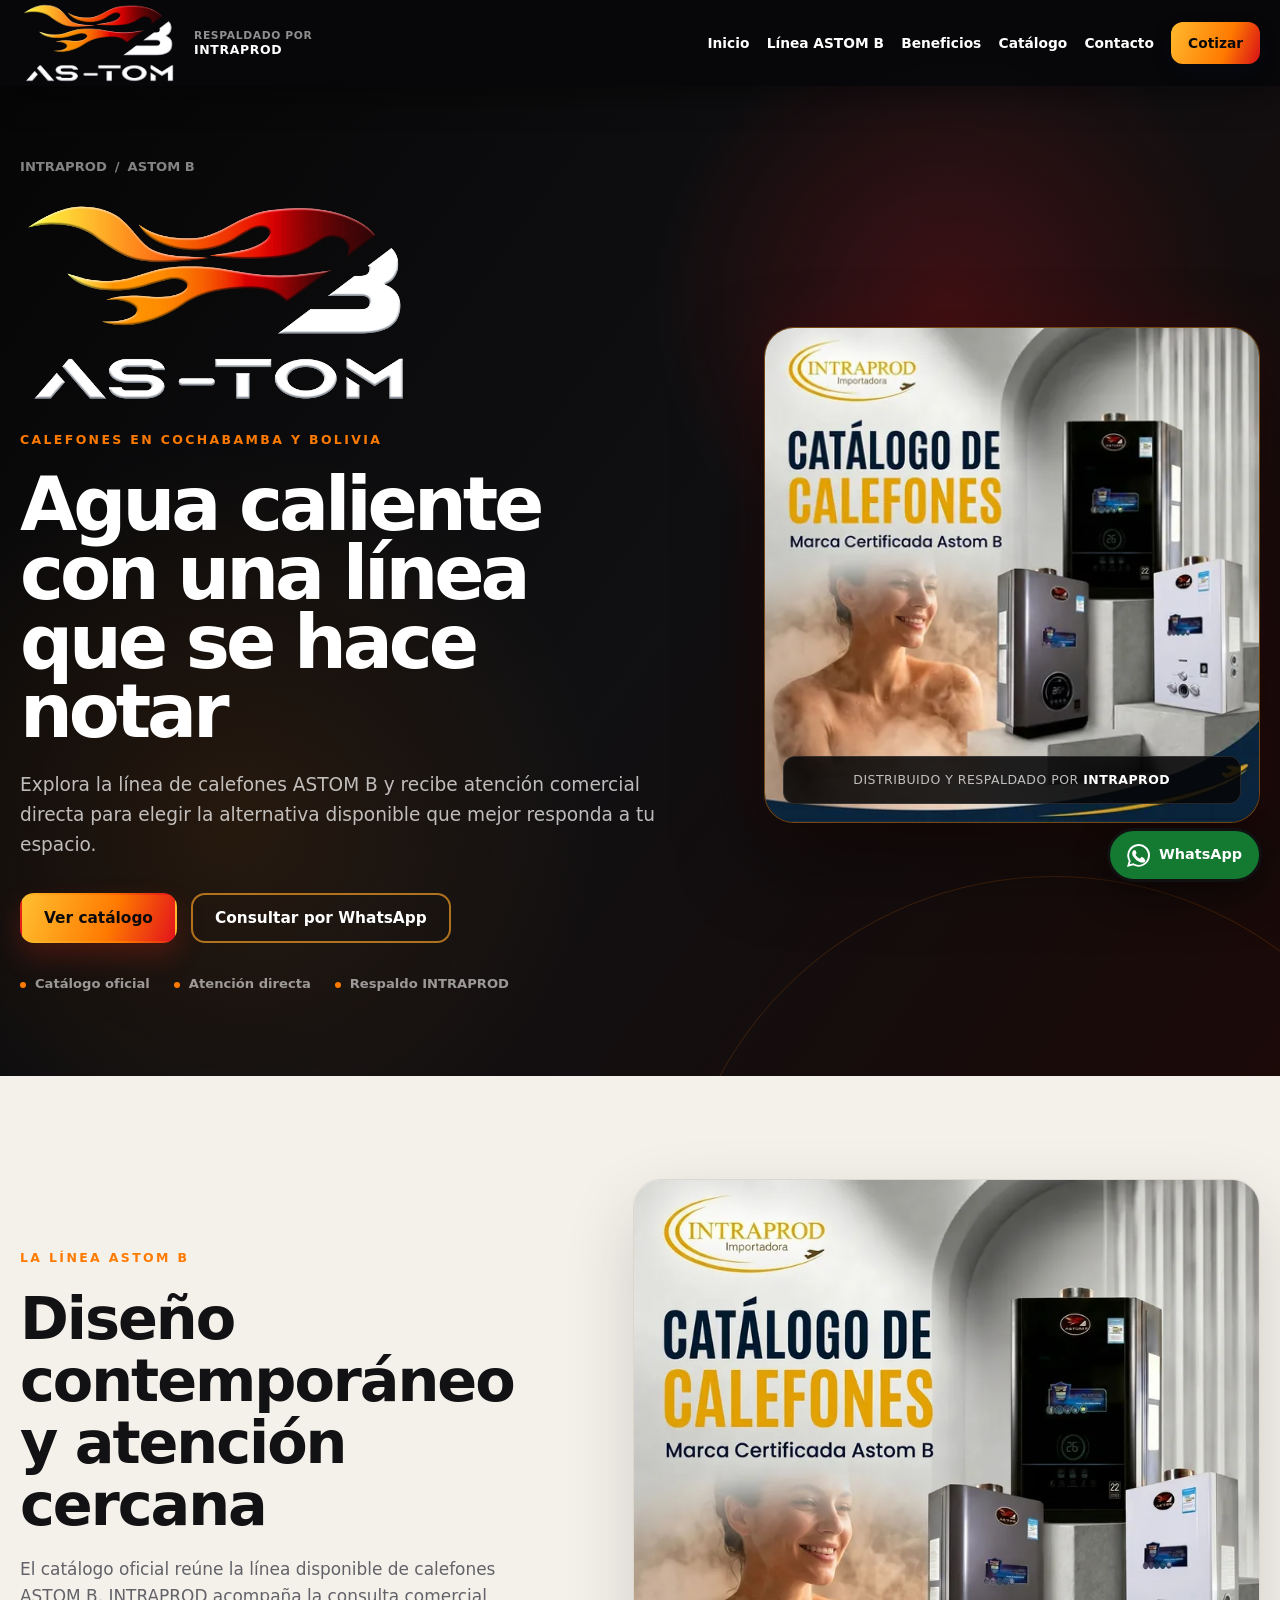
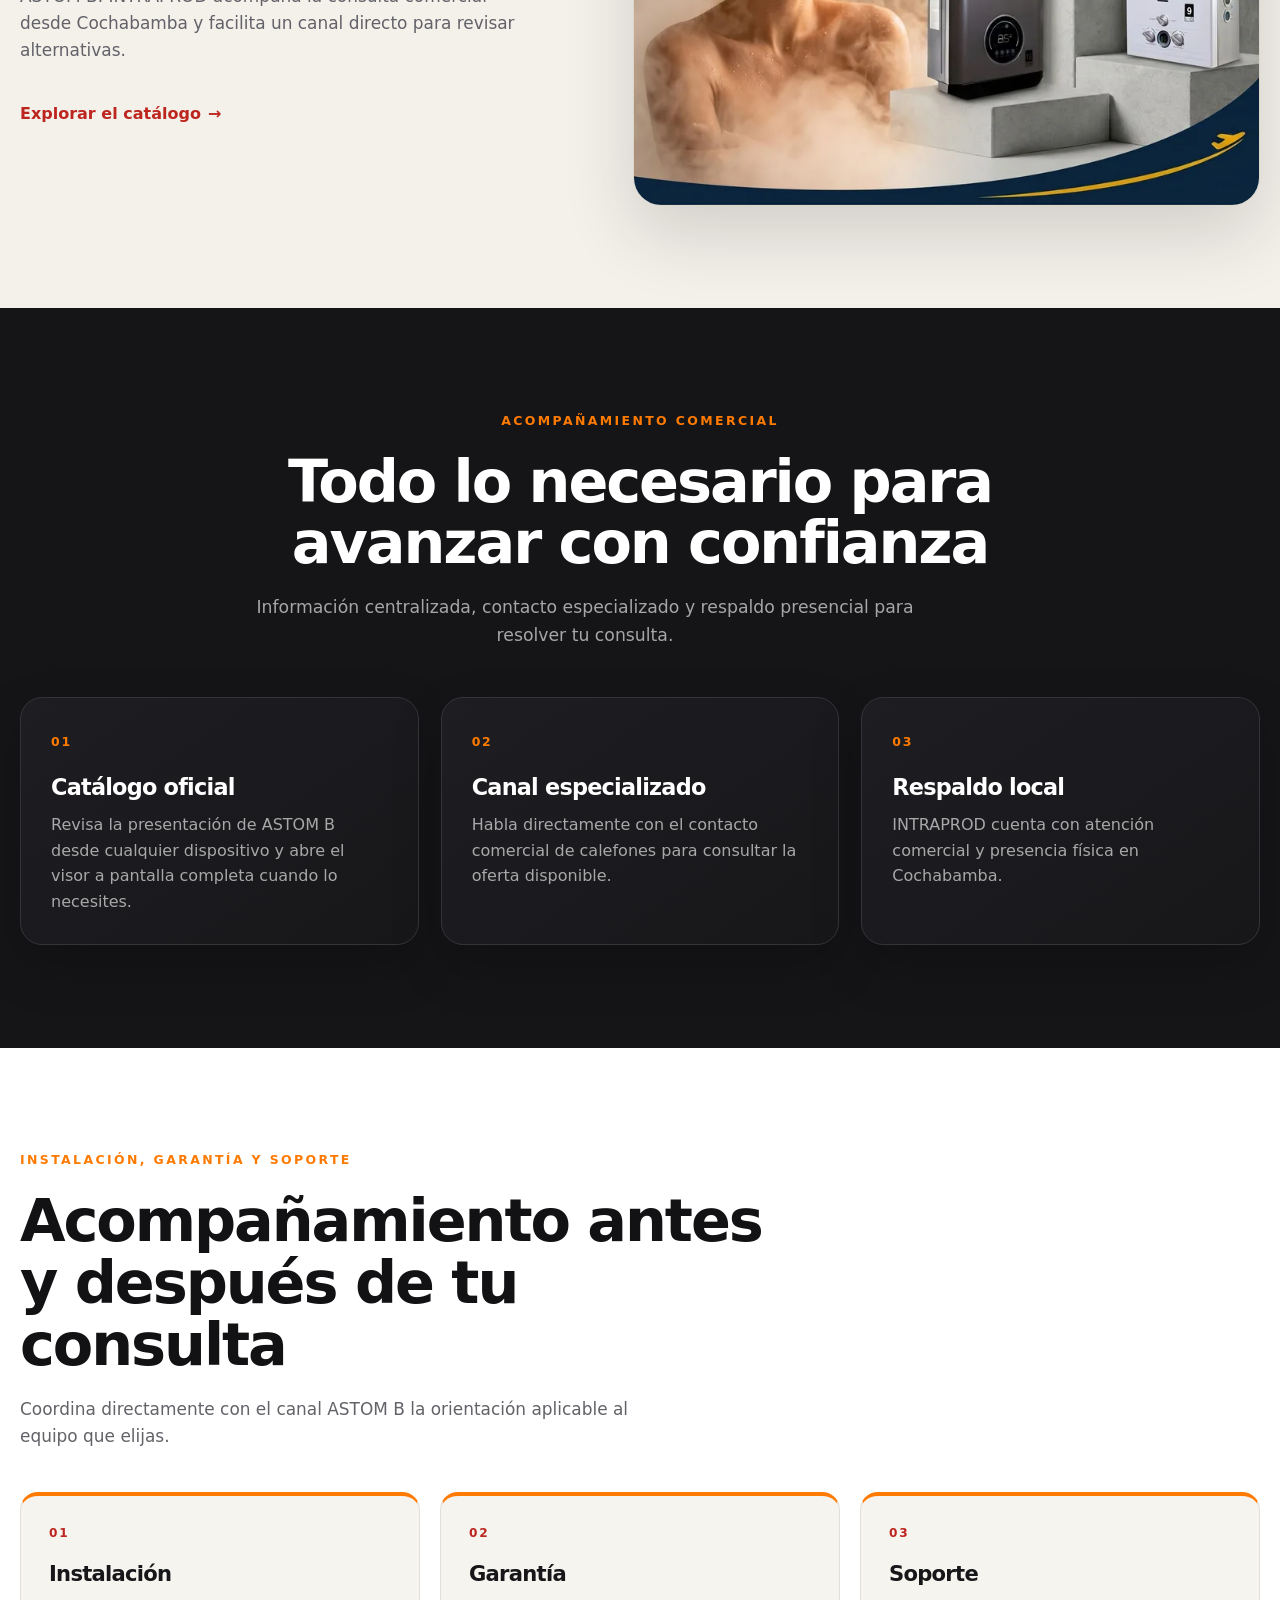
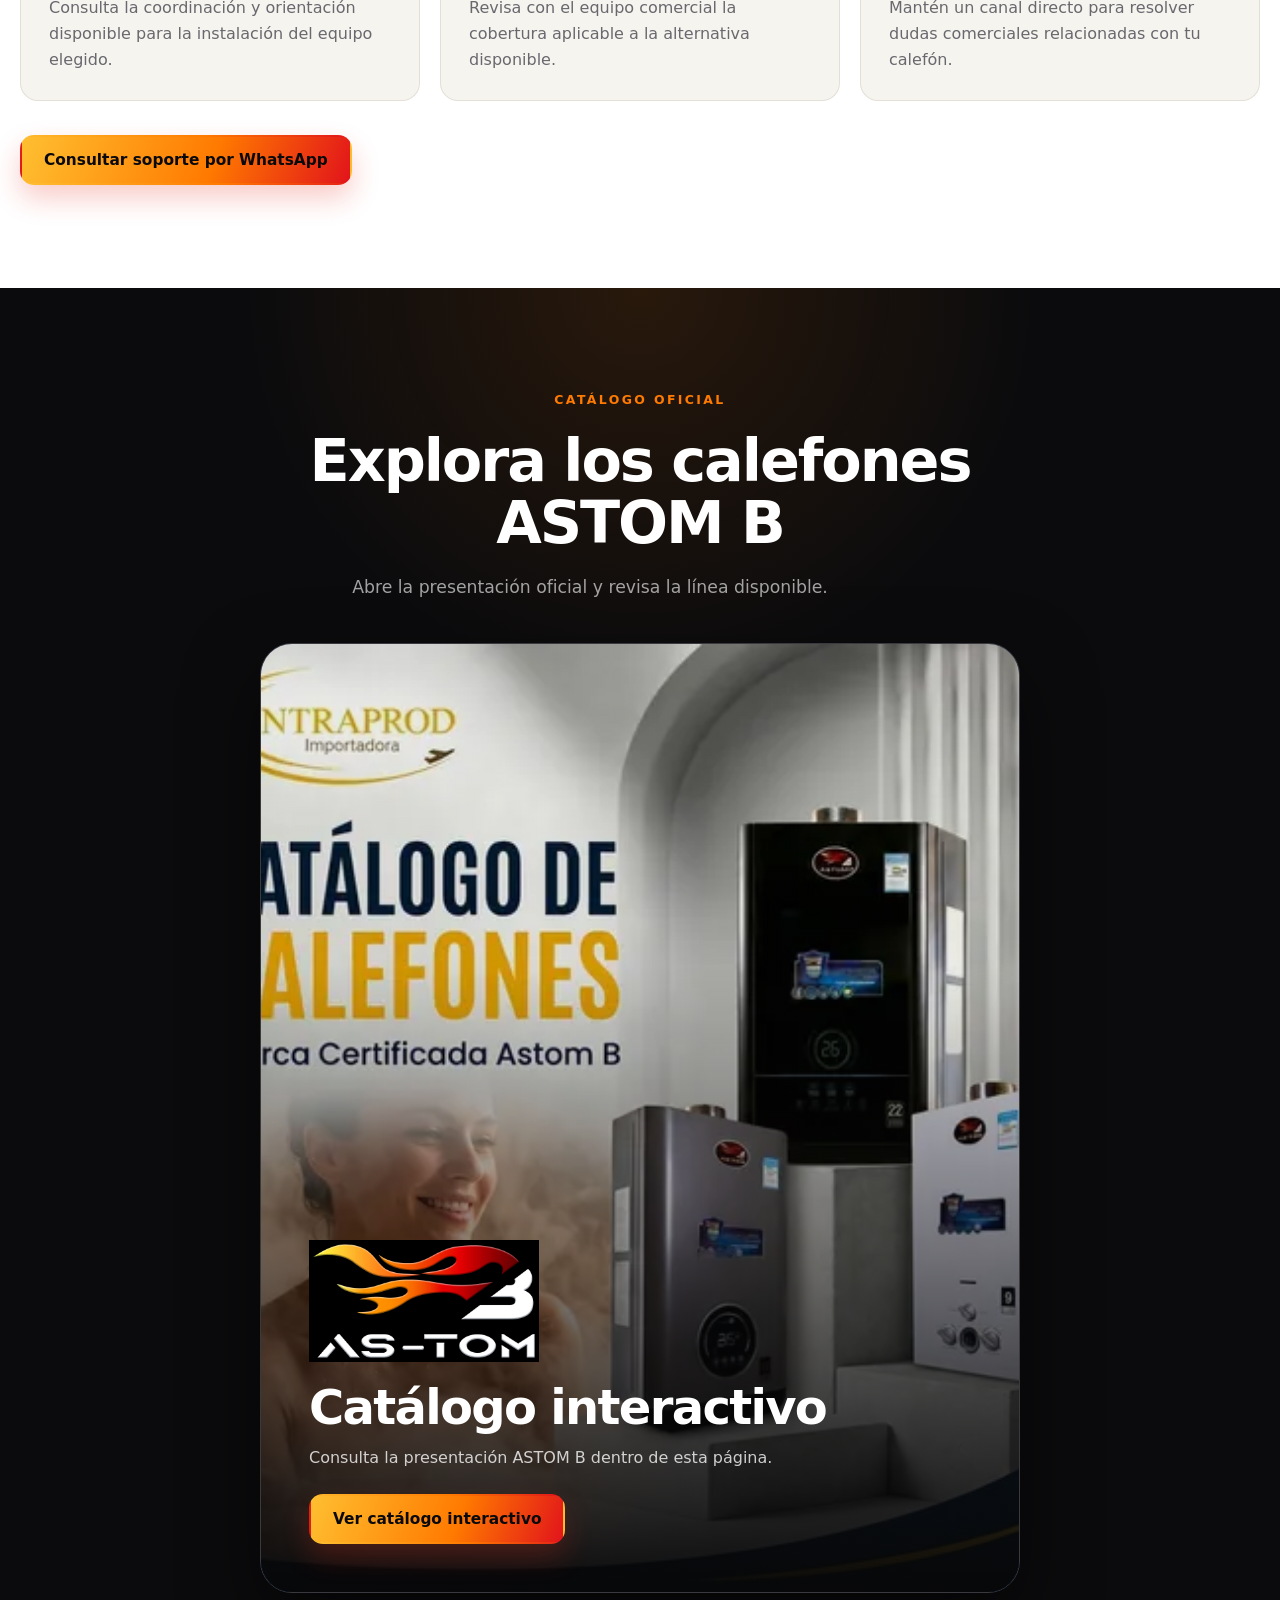
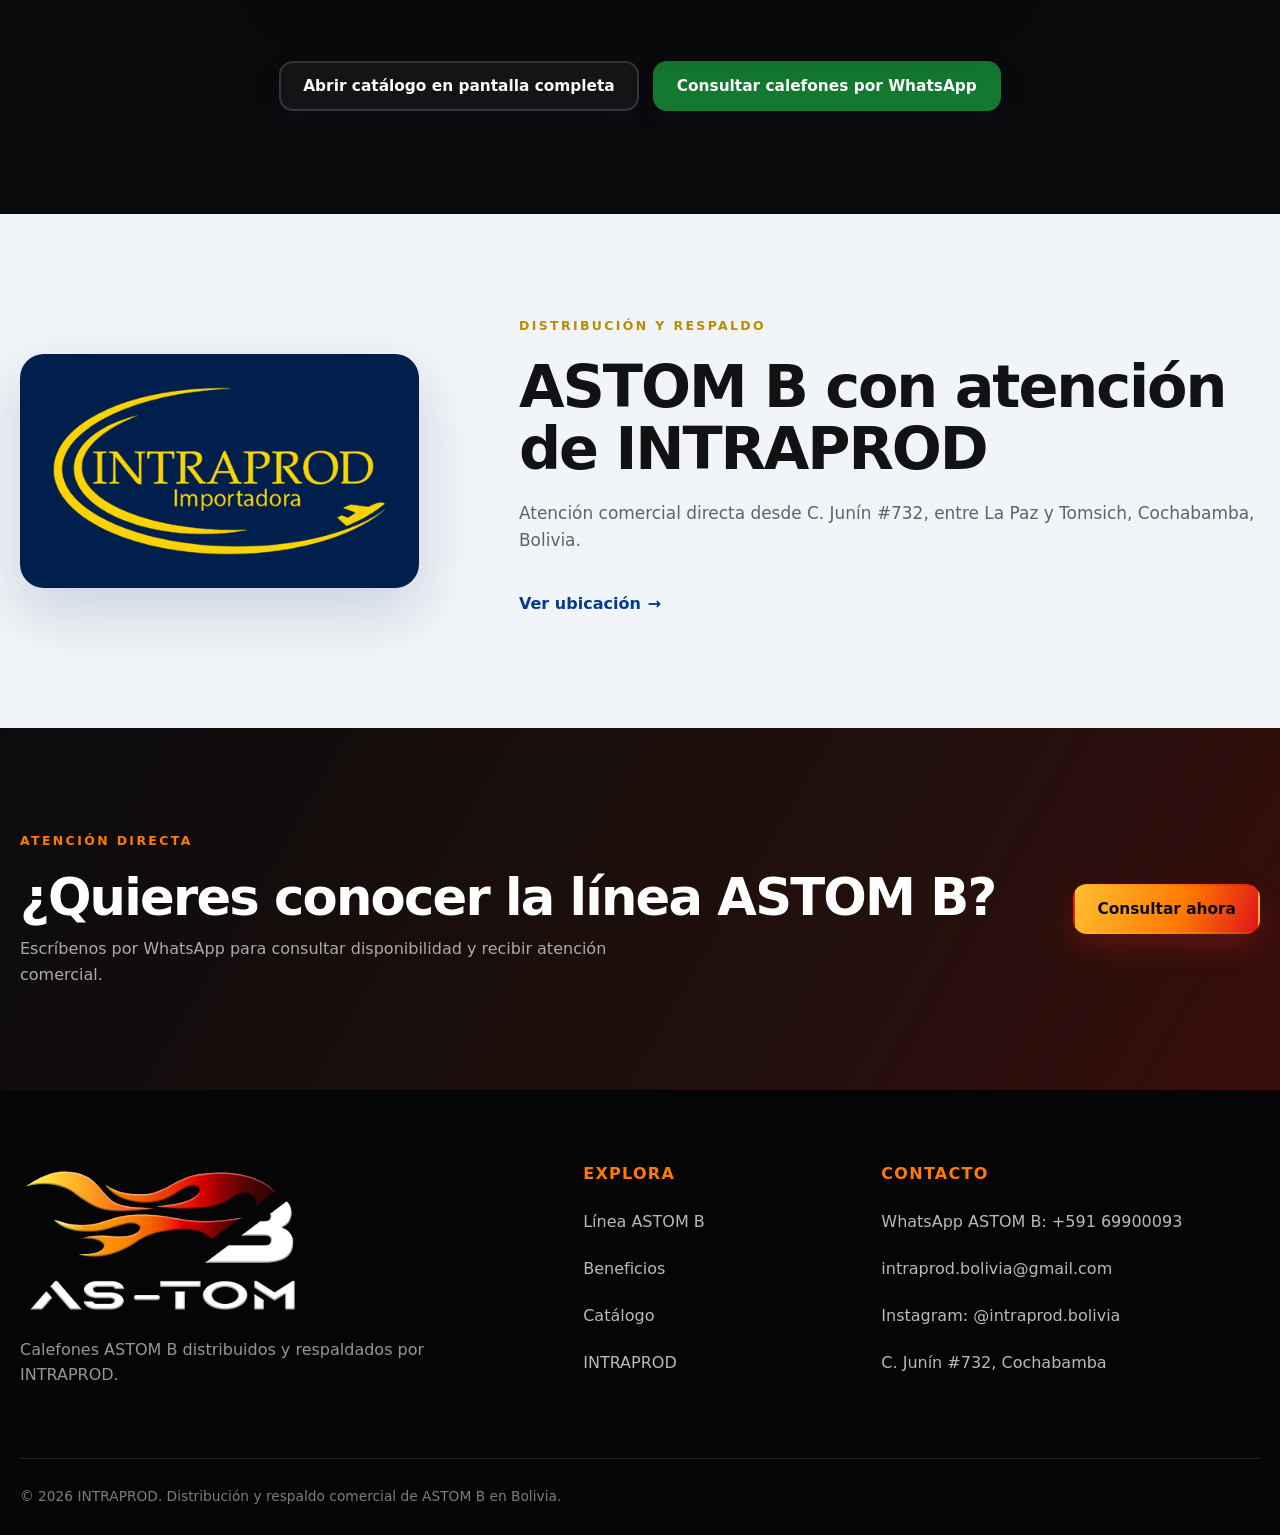
==== commit 174debfd: "Remove ASTOM logo background in branded sections" ====
--- a/calefones/index.html
+++ b/calefones/index.html
@@ -62,6 +62,13 @@
 </head>
 <body class="page-calefones page-astom" data-page-category="astom_b">
   <a class="skip-link" href="#contenido">Saltar al contenido principal</a>
+  <svg width="0" height="0" aria-hidden="true" focusable="false">
+    <defs>
+      <filter id="astom-remove-black" x="0" y="0" width="1" height="1" filterUnits="objectBoundingBox" color-interpolation-filters="sRGB">
+        <feColorMatrix type="matrix" values="1 0 0 0 0  0 1 0 0 0  0 0 1 0 0  1 1 1 0 0"></feColorMatrix>
+      </filter>
+    </defs>
+  </svg>
 
   <header class="site-header site-header--solid astom-header" data-header>
     <div class="container nav-shell astom-nav-shell">
--- a/css/style.css
+++ b/css/style.css
@@ -1585,6 +1585,14 @@
   margin-bottom: 28px;
 }
 
+.astom-feature__logo,
+.brand--astom img,
+.astom-hero__logo,
+.astom-footer__brand img {
+  background: transparent;
+  filter: url("#astom-remove-black");
+}
+
 .js [data-reveal="left"] {
   transform: translateY(20px);
 }
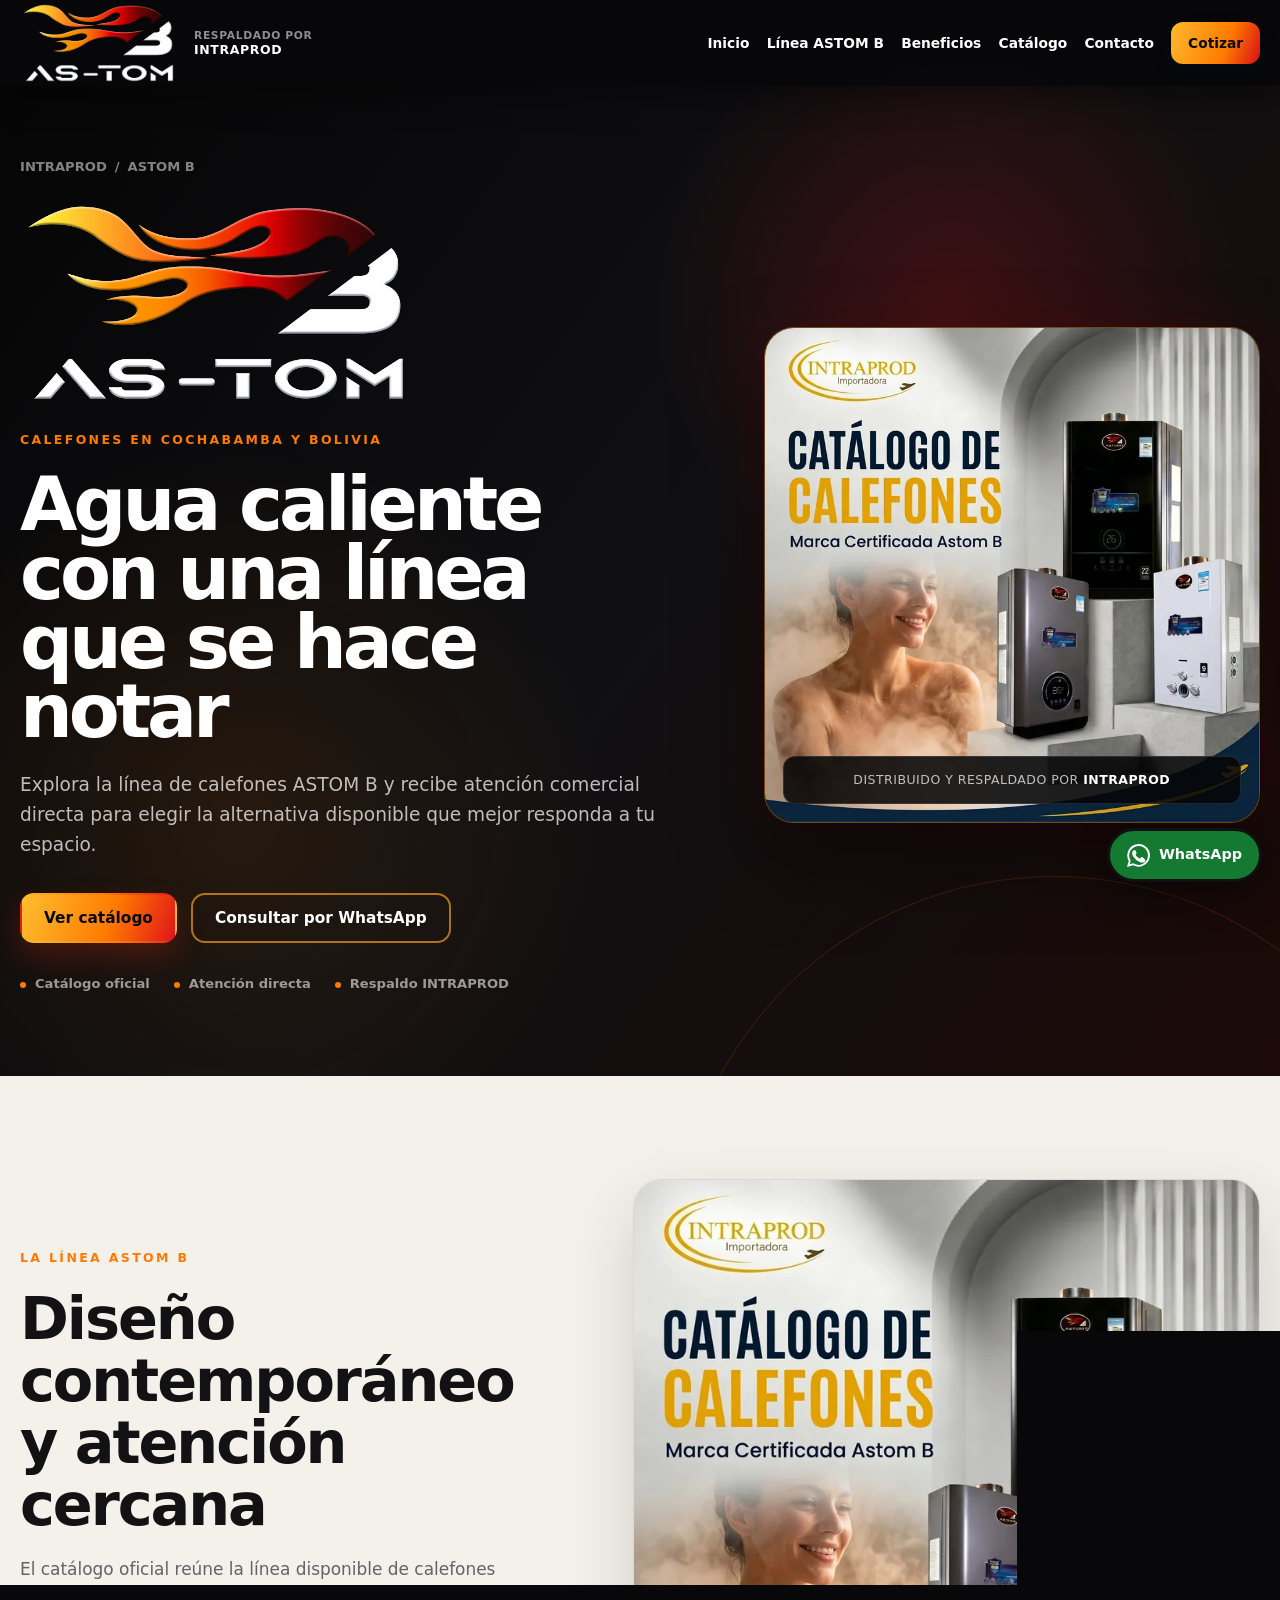
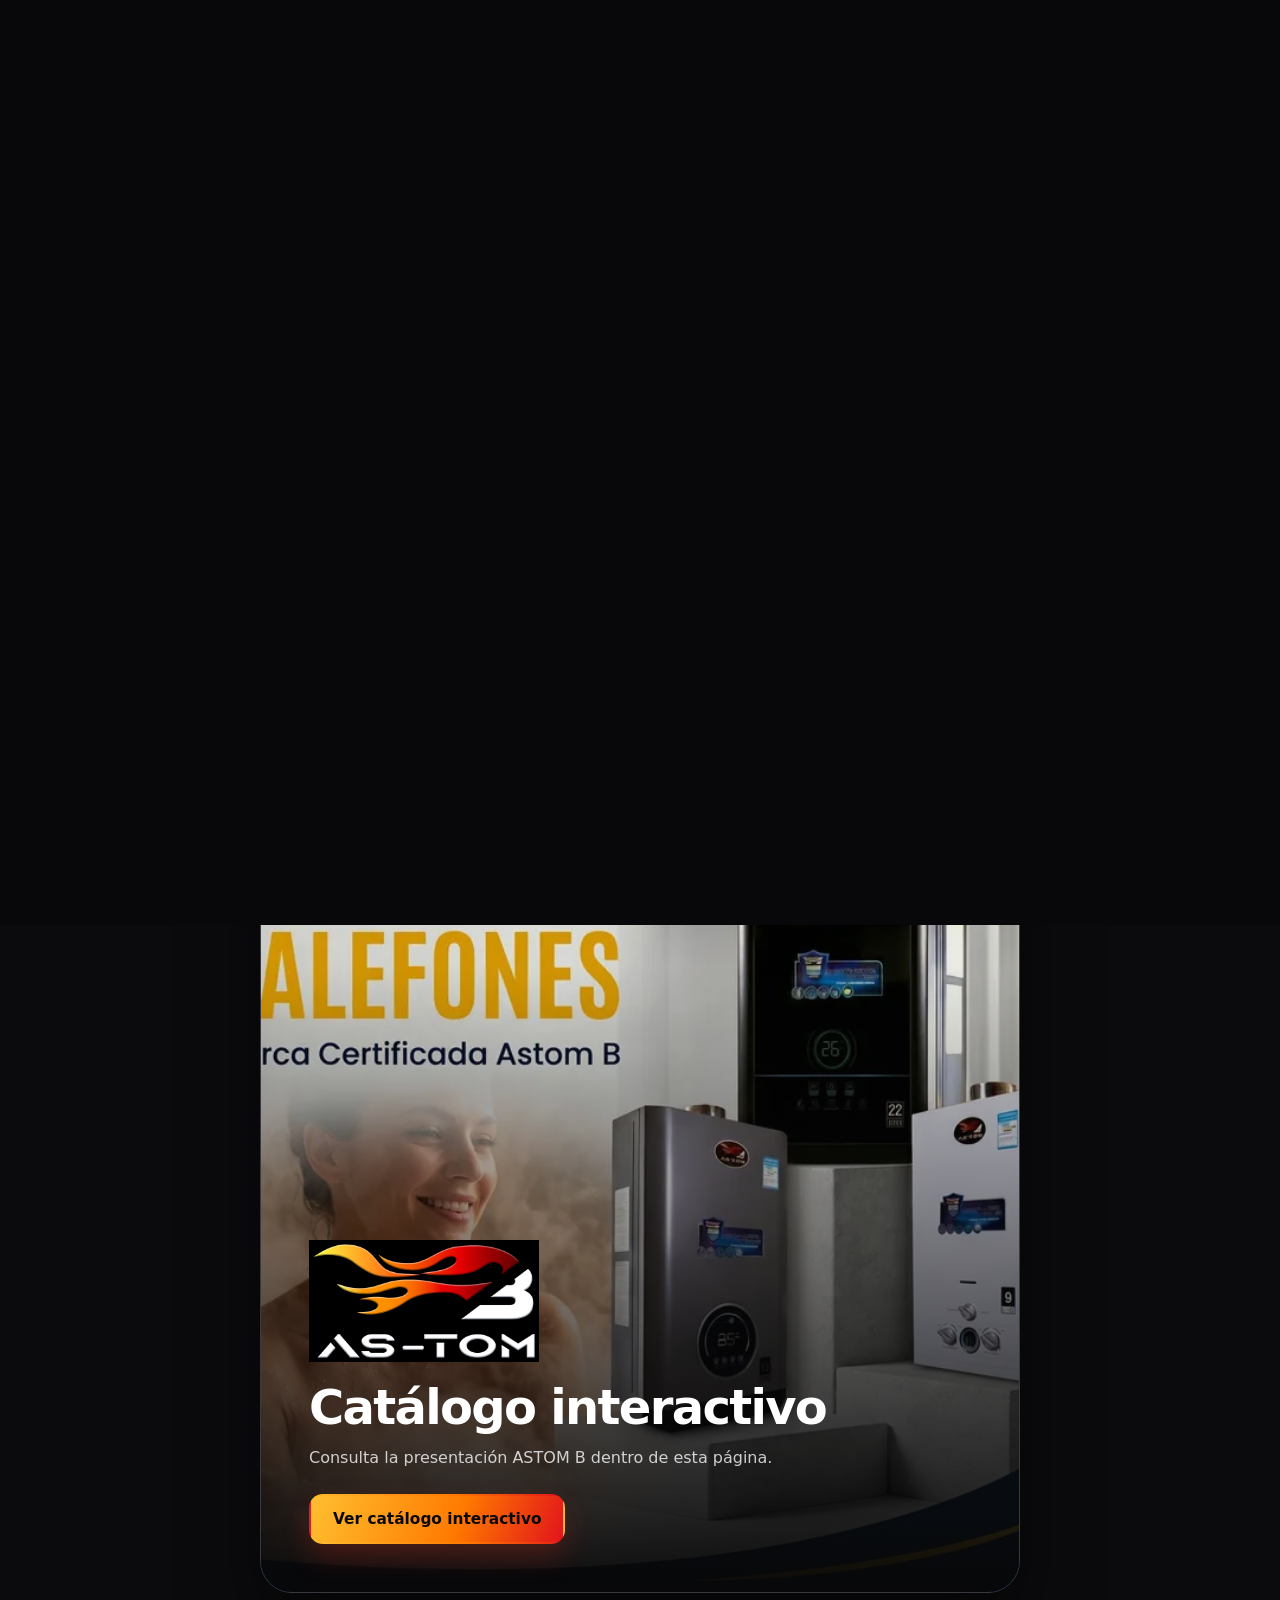
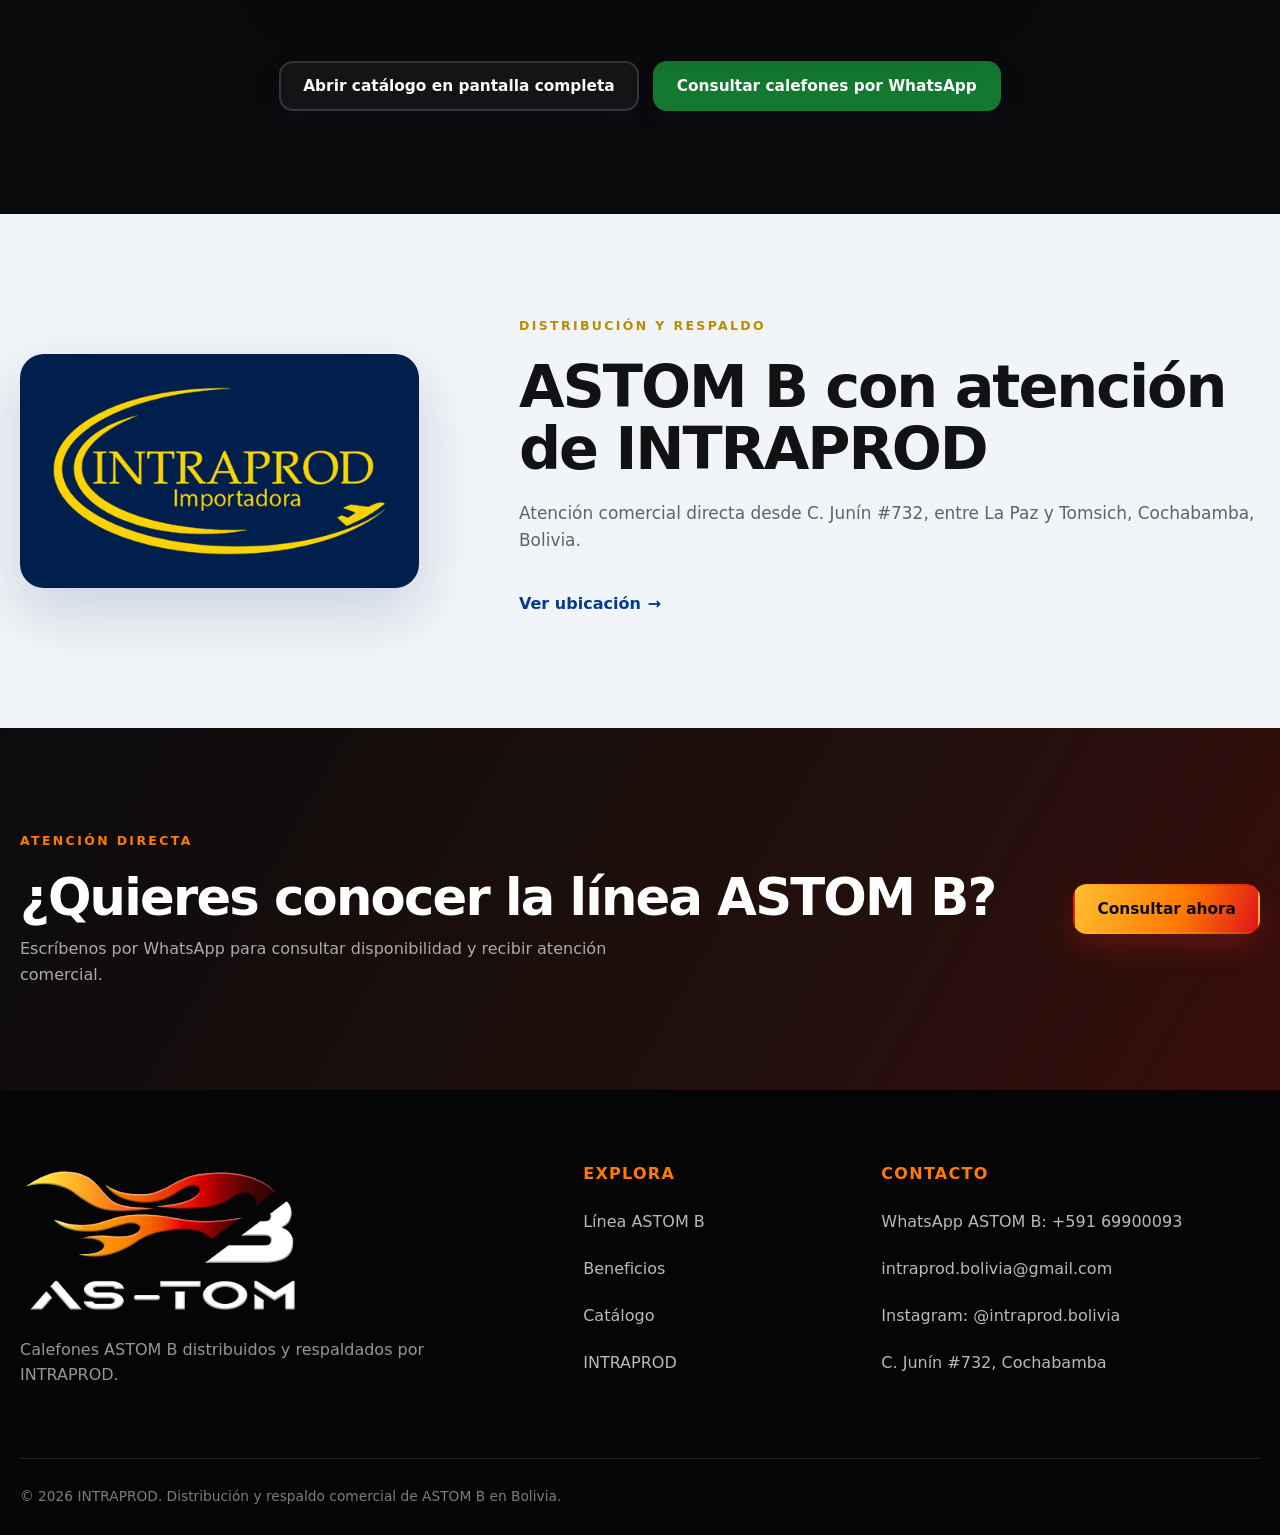
==== commit 34f1e72c: "Bust stylesheet cache for ASTOM logo fix" ====
--- a/calefones/index.html
+++ b/calefones/index.html
@@ -30,7 +30,7 @@
   <link rel="apple-touch-icon" sizes="180x180" href="../assets/icons/apple-touch-icon.png">
   <link rel="preload" as="image" href="../assets/logos/astom-b-logo-official.webp" type="image/webp" fetchpriority="high">
   <link rel="preload" as="image" href="../assets/images/calefones-astom-b.webp" type="image/webp" fetchpriority="high">
-  <link rel="stylesheet" href="../css/style.css">
+  <link rel="stylesheet" href="../css/style.css?v=20260917-2">
   <script>document.documentElement.classList.add('js');</script>
   <script src="../js/app.js" defer></script>
 
